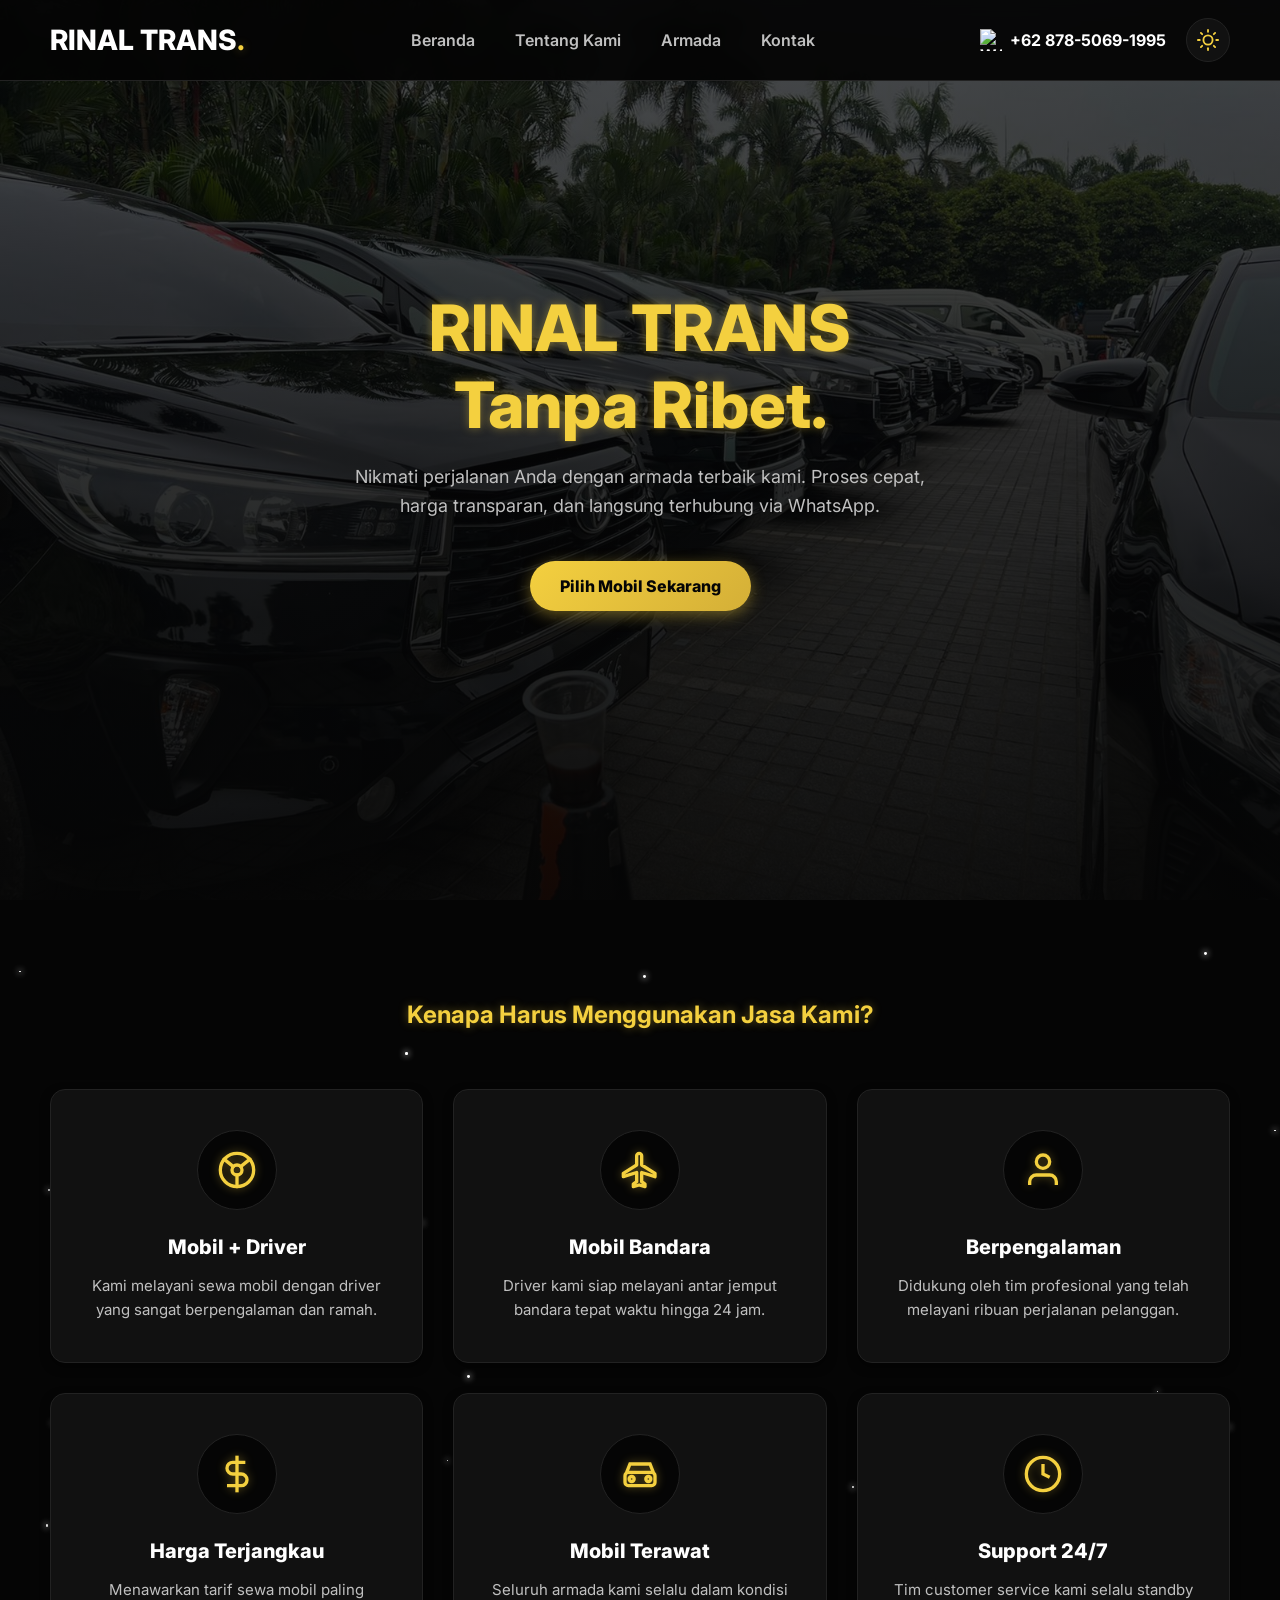
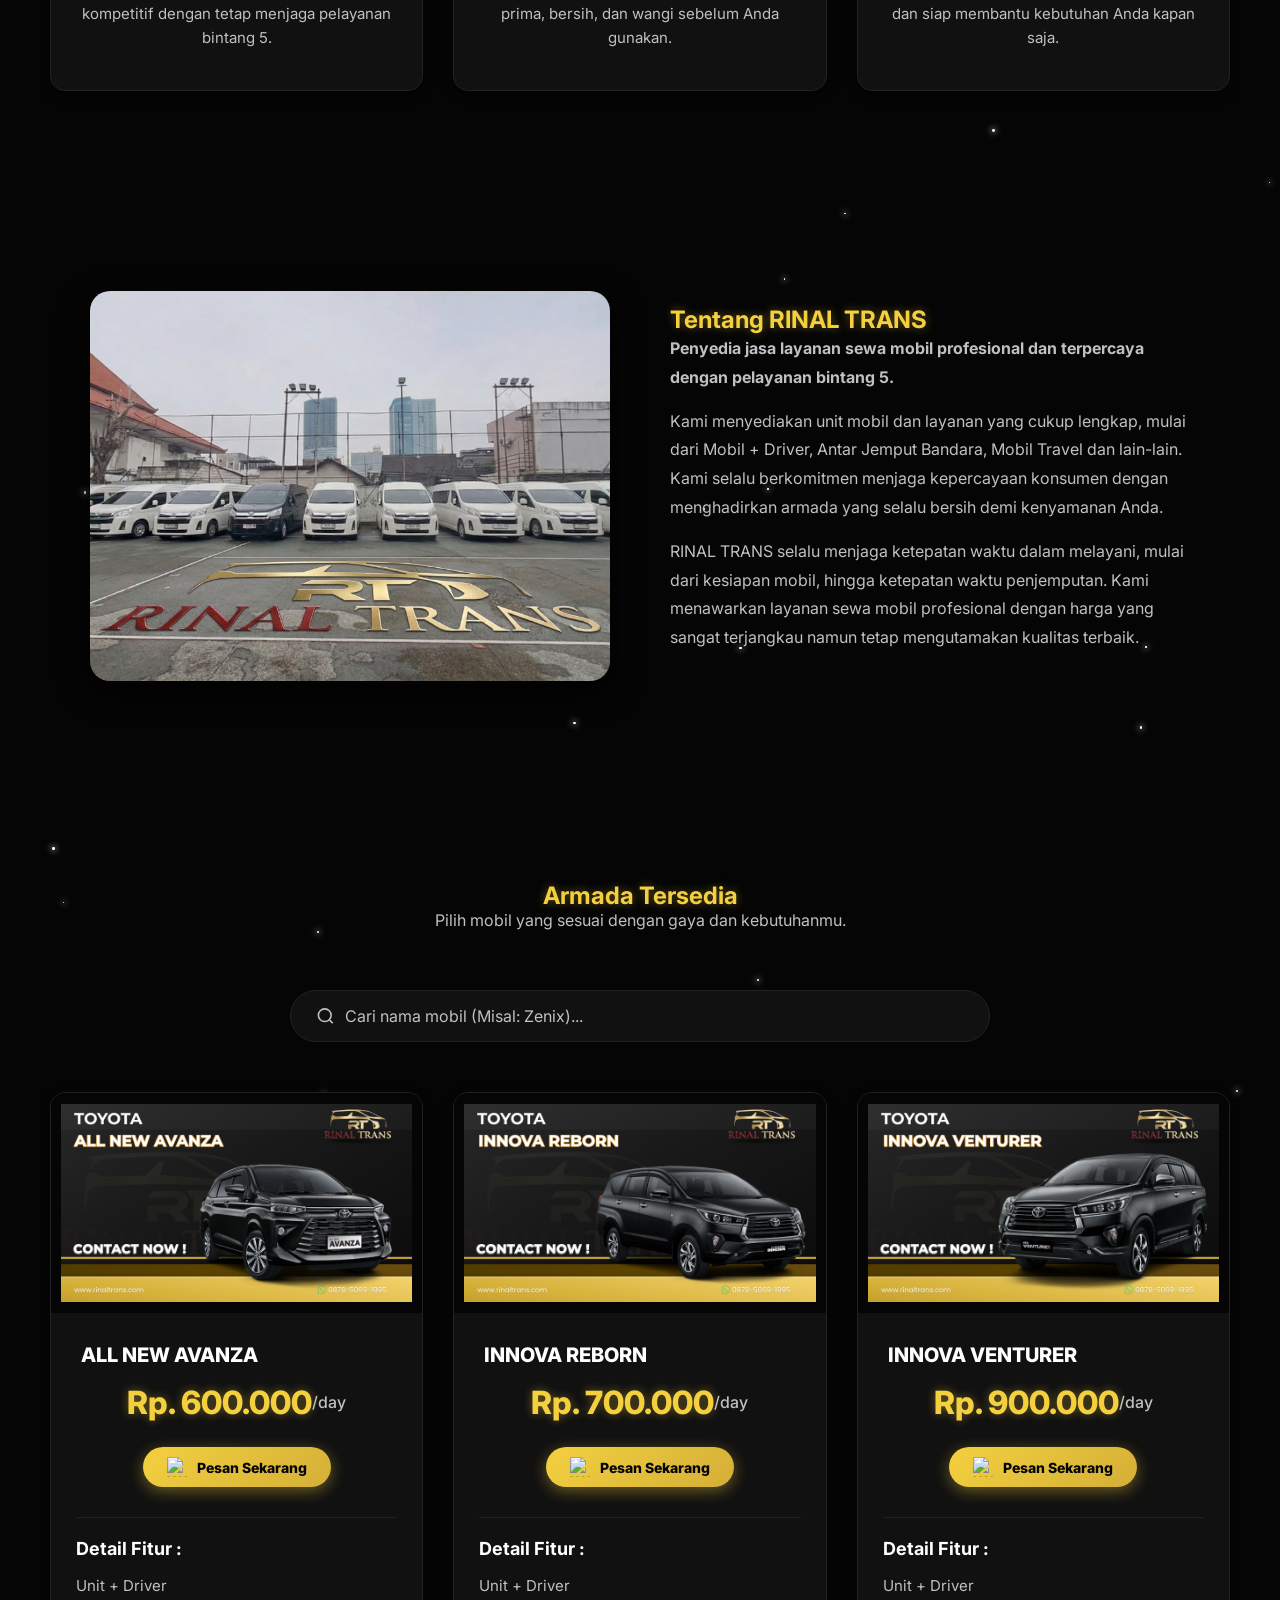
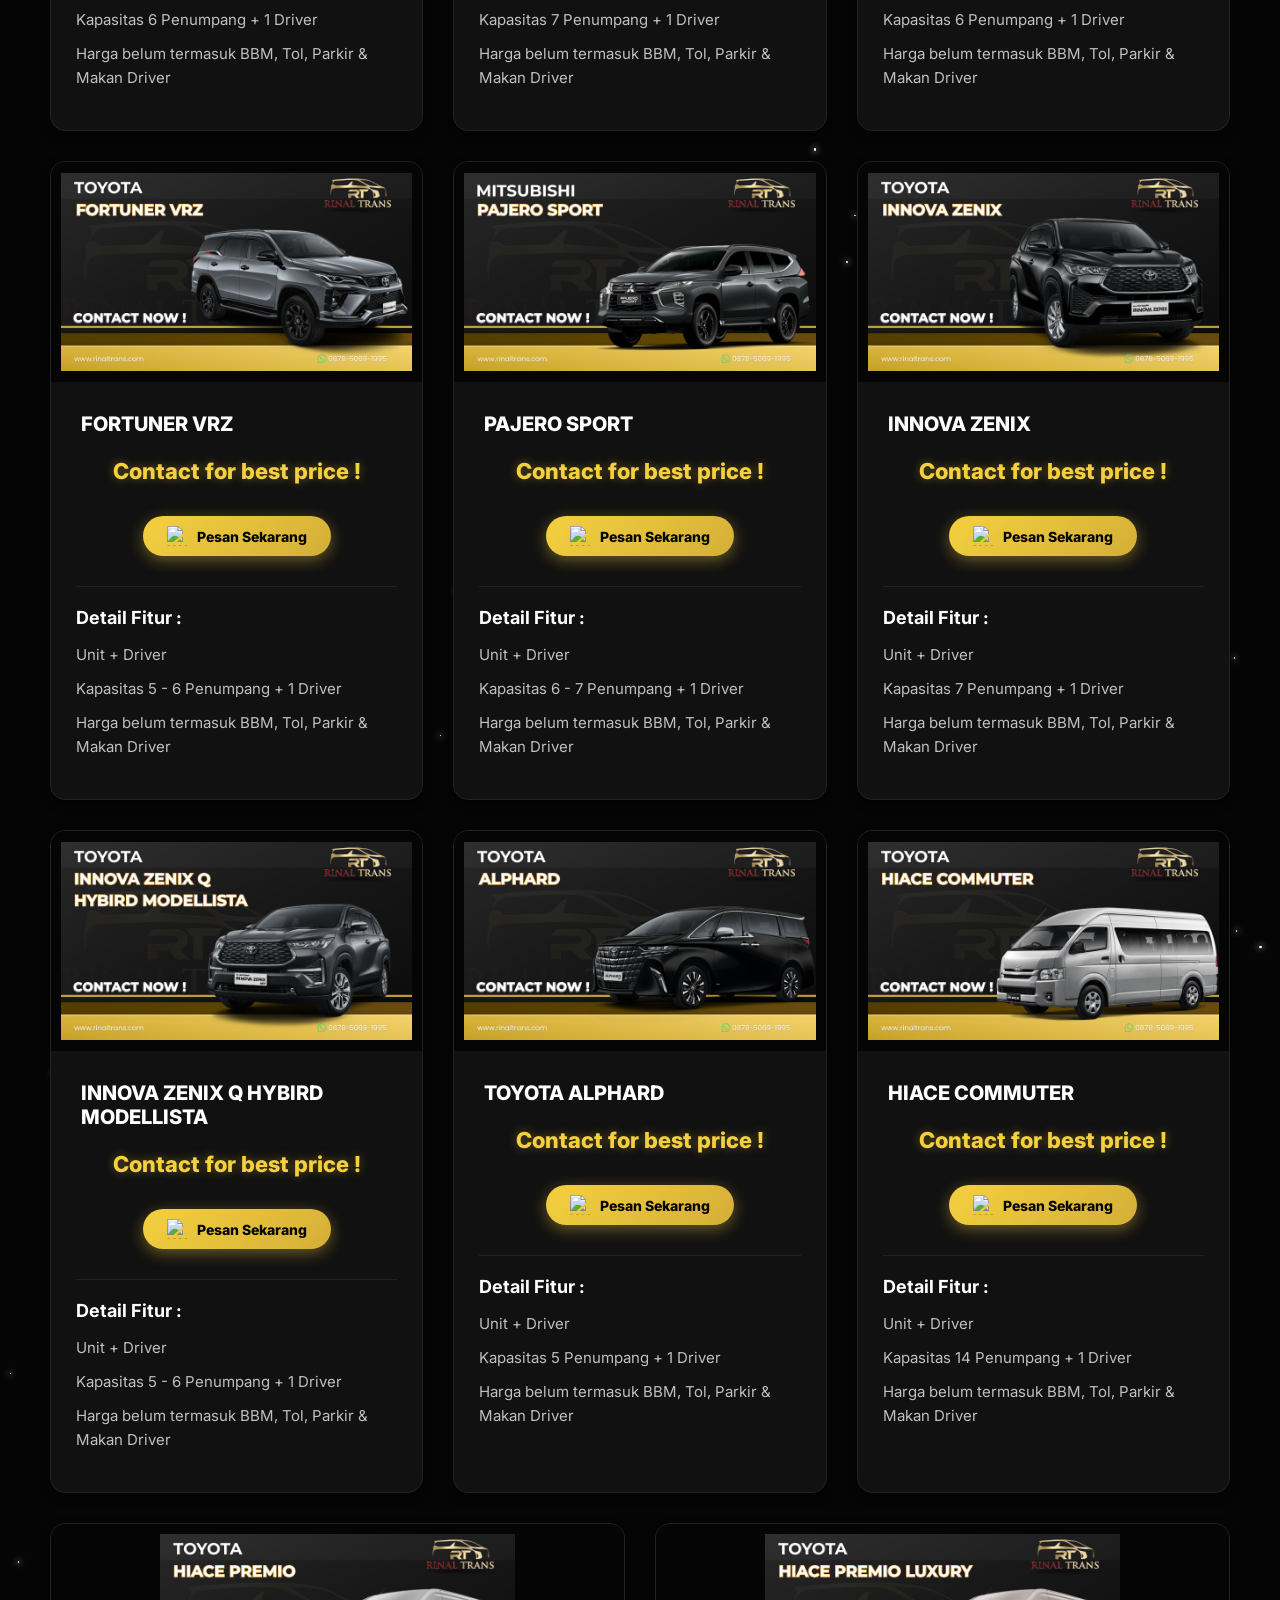
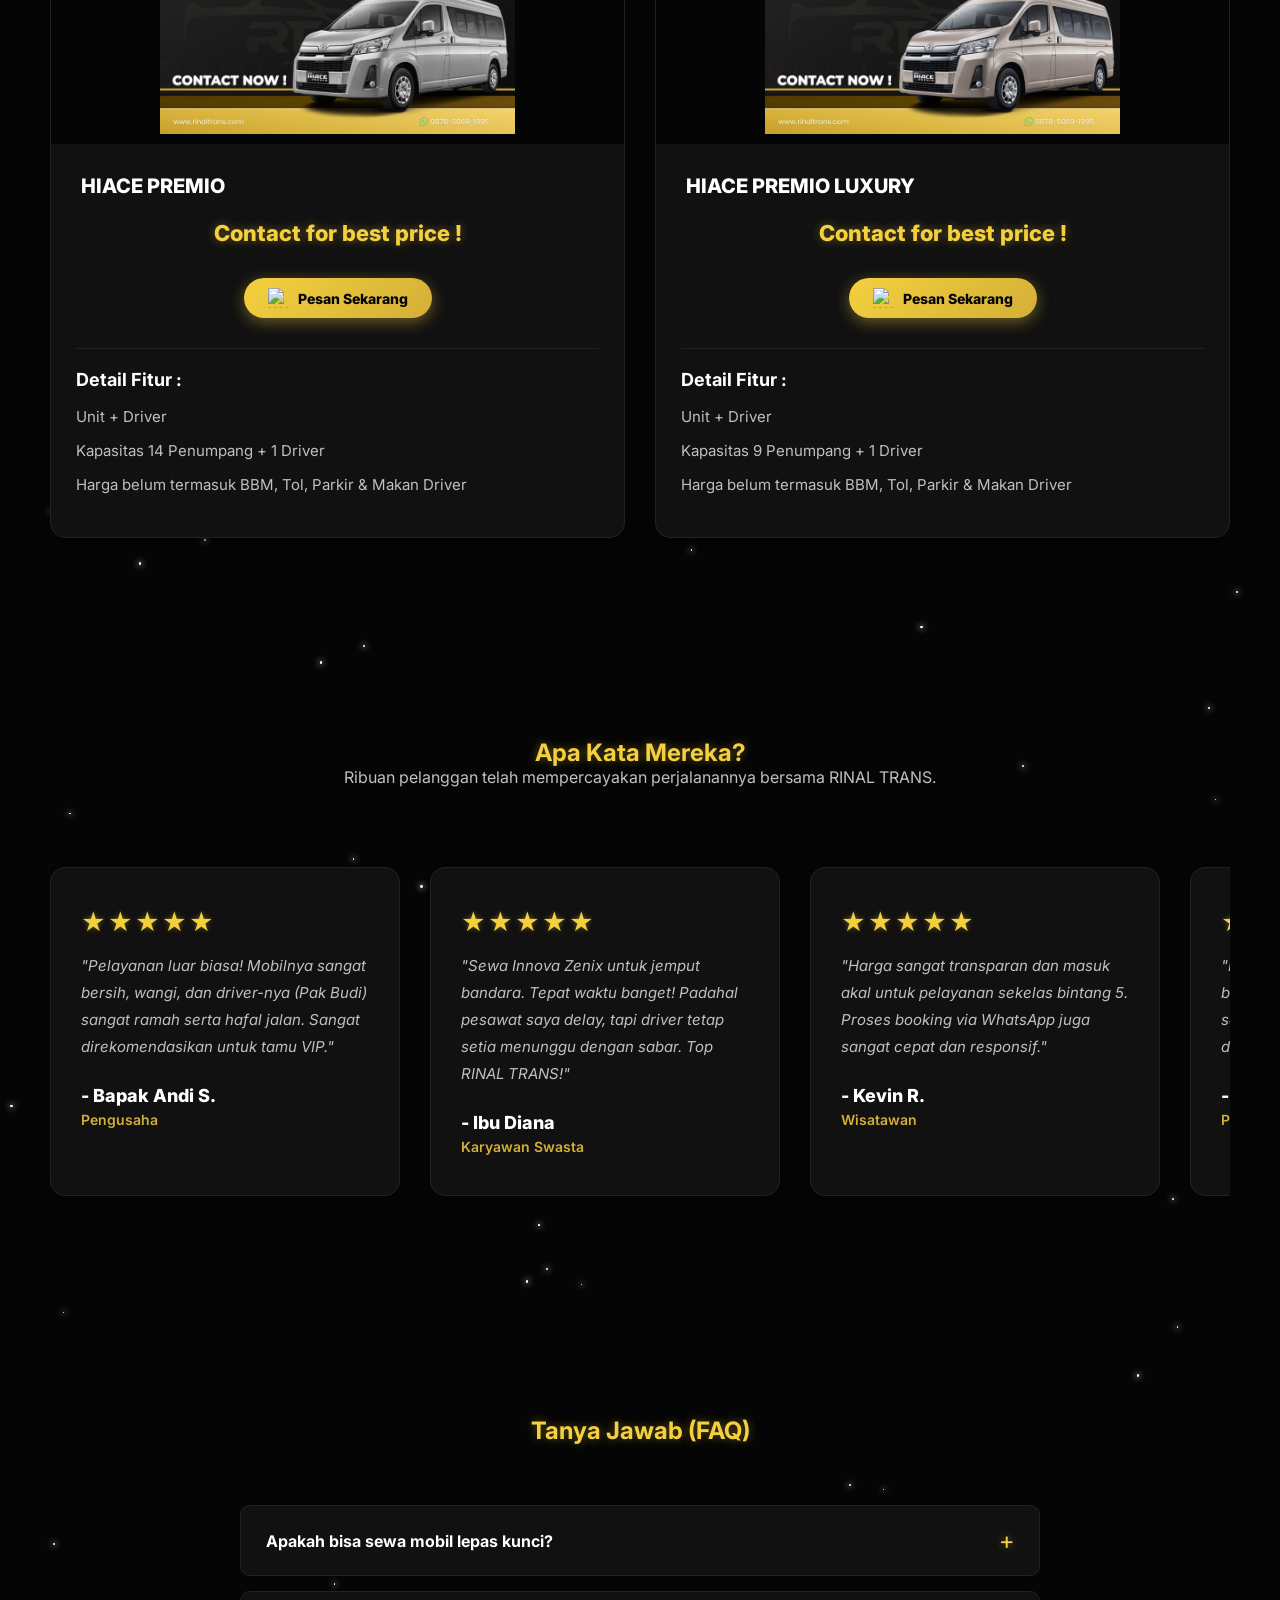
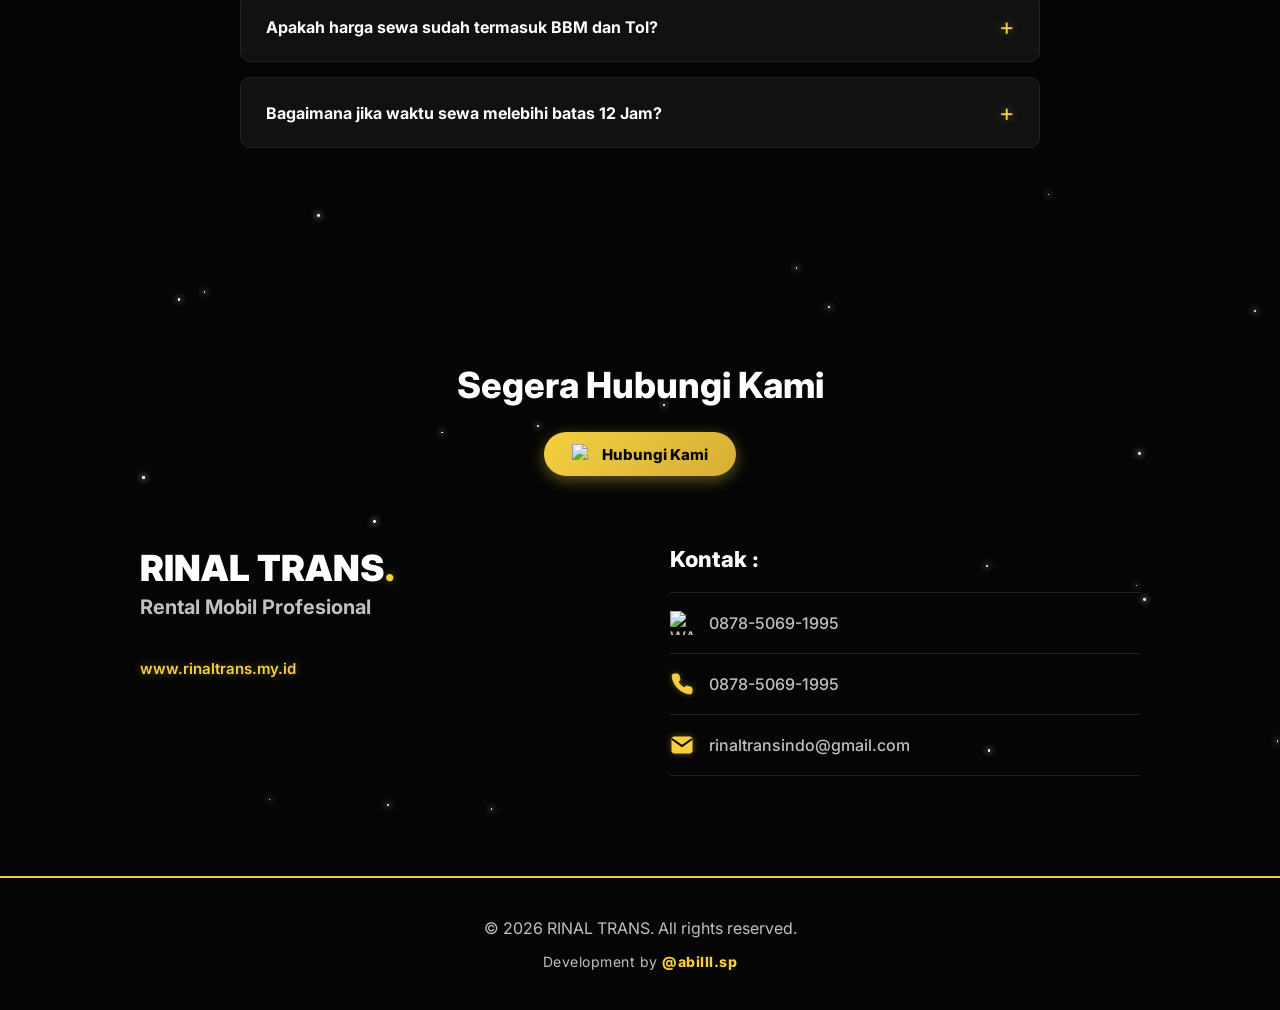
==== index.html @ ee1823e9 "FIrst" ====
<!DOCTYPE html>
<html lang="id">
<head>
    <meta charset="UTF-8">
    <meta name="viewport" content="width=device-width, initial-scale=1.0">
    <title>RINAL TRANS | Premium Car Rental</title>
    <link rel="stylesheet" href="style.css">
    <link href="https://fonts.googleapis.com/css2?family=Inter:wght@400;600;800&display=swap" rel="stylesheet">
</head>
<body>

    <nav class="navbar" id="navbar">
        <div class="nav-container">
            <div class="logo">RINAL TRANS<span>.</span></div>
            
            <button class="menu-toggle" id="menu-toggle" aria-label="Buka Menu">
                <span class="bar bar-1"></span>
                <span class="bar bar-2"></span>
                <span class="bar bar-3"></span>
            </button>

            <ul class="nav-links" id="nav-links">
                <li><a href="#beranda" class="btn-nav">Beranda</a></li>
                <li><a href="#tentang" class="btn-nav">Tentang Kami</a></li>
                <li><a href="#armada" class="btn-nav">Armada</a></li>
                <li><a href="#kontak" class="btn-nav">Kontak</a></li>
            </ul>

            <div class="nav-contact">
                <a href="https://wa.me/6287850691995" target="_blank" class="nav-phone">
                    <img src="https://upload.wikimedia.org/wikipedia/commons/6/6b/WhatsApp.svg" alt="WA">
                    +62 878-5069-1995
                </a>
            </div>
            <button id="themeToggle" class="theme-btn" aria-label="Ganti Tema">
                <svg class="sun-icon" xmlns="http://www.w3.org/2000/svg" width="22" height="22" viewBox="0 0 24 24" fill="none" stroke="currentColor" stroke-width="2" stroke-linecap="round" stroke-linejoin="round">
                    <circle cx="12" cy="12" r="5"></circle>
                    <line x1="12" y1="1" x2="12" y2="3"></line>
                    <line x1="12" y1="21" x2="12" y2="23"></line>
                    <line x1="4.22" y1="4.22" x2="5.64" y2="5.64"></line>
                    <line x1="18.36" y1="18.36" x2="19.78" y2="19.78"></line>
                    <line x1="1" y1="12" x2="3" y2="12"></line>
                    <line x1="21" y1="12" x2="23" y2="12"></line>
                    <line x1="4.22" y1="19.78" x2="5.64" y2="18.36"></line>
                    <line x1="18.36" y1="5.64" x2="19.78" y2="4.22"></line>
                </svg>
                <svg class="moon-icon" xmlns="http://www.w3.org/2000/svg" width="22" height="22" viewBox="0 0 24 24" fill="none" stroke="currentColor" stroke-width="2" stroke-linecap="round" stroke-linejoin="round">
                    <path d="M21 12.79A9 9 0 1 1 11.21 3 7 7 0 0 0 21 12.79z"></path>
                </svg>
            </button>
        </div>
    </nav>

    <header id="beranda" class="hero fade-up">
        <div class="hero-content">
            <h1><span class="hover-title">RINAL TRANS</span><br><span>Tanpa Ribet.</span></h1>
            <p>Nikmati perjalanan Anda dengan armada terbaik kami. Proses cepat, harga transparan, dan langsung terhubung via WhatsApp.</p>
            <a href="#armada" class="btn-primary">Pilih Mobil Sekarang</a>
        </div>
    </header>

    <section id="layanan" class="layanan-section fade-up">
        <div class="section-title text-center">
            <h2 class="title-gold">Kenapa Harus Menggunakan Jasa Kami?</h2>
        </div>

        <div class="layanan-container">
            <div class="card-layanan fade-up">
                <div class="icon-circle">
                    <svg viewBox="0 0 24 24" fill="none" stroke="#d4af37" stroke-width="2" stroke-linecap="round" stroke-linejoin="round" style="width: 40px; height: 40px;">
                        <circle cx="12" cy="12" r="10"/>
                        <circle cx="12" cy="12" r="3"/>
                        <line x1="12" y1="15" x2="12" y2="22"/>
                        <line x1="9.8" y1="10" x2="4.2" y2="5.5"/>
                        <line x1="14.2" y1="10" x2="19.8" y2="5.5"/>
                    </svg>
                </div>
                <h3>Mobil + Driver</h3>
                <p>Kami melayani sewa mobil dengan driver yang sangat berpengalaman dan ramah.</p>
            </div>

            <div class="card-layanan fade-up">
                <div class="icon-circle">
                    <svg viewBox="0 0 24 24" fill="none" stroke="#d4af37" stroke-width="2" stroke-linecap="round" stroke-linejoin="round" style="width: 40px; height: 40px;">
                        <path d="M21 16v-2l-8-5V3.5c0-.83-.67-1.5-1.5-1.5S10 2.67 10 3.5V9l-8 5v2l8-2.5V19l-2 1.5V22l3.5-1 3.5 1v-1.5L13 19v-5.5l8 2.5z"/>
                    </svg>
                </div>
                <h3>Mobil Bandara</h3>
                <p>Driver kami siap melayani antar jemput bandara tepat waktu hingga 24 jam.</p>
            </div>

            <div class="card-layanan fade-up">
                <div class="icon-circle">
                    <svg viewBox="0 0 24 24" fill="none" stroke="#d4af37" stroke-width="2" style="width: 40px; height: 40px;">
                        <circle cx="12" cy="7" r="4"/><path d="M20 21v-2a4 4 0 0 0-4-4H8a4 4 0 0 0-4 4v2"/>
                    </svg>
                </div>
                <h3>Berpengalaman</h3>
                <p>Didukung oleh tim profesional yang telah melayani ribuan perjalanan pelanggan.</p>
            </div>

            <div class="card-layanan fade-up">
                <div class="icon-circle">
                    <svg viewBox="0 0 24 24" fill="none" stroke="#d4af37" stroke-width="2" style="width: 40px; height: 40px;">
                        <line x1="12" y1="1" x2="12" y2="23"/><path d="M17 5H9.5a3.5 3.5 0 0 0 0 7h5a3.5 3.5 0 0 1 0 7H6"/>
                    </svg>
                </div>
                <h3>Harga Terjangkau</h3>
                <p>Menawarkan tarif sewa mobil paling kompetitif dengan tetap menjaga pelayanan bintang 5.</p>
            </div>

            <div class="card-layanan fade-up">
                <div class="icon-circle">
                    <svg viewBox="0 0 24 24" fill="none" stroke="#d4af37" stroke-width="2" style="width: 40px; height: 40px;">
                        <rect x="3" y="11" width="18" height="8" rx="2"/><path d="M4 11l2-5h12l2 5"/><circle cx="7" cy="15" r="1.5"/><circle cx="17" cy="15" r="1.5"/>
                    </svg>
                </div>
                <h3>Mobil Terawat</h3>
                <p>Seluruh armada kami selalu dalam kondisi prima, bersih, dan wangi sebelum Anda gunakan.</p>
            </div>

            <div class="card-layanan fade-up">
                <div class="icon-circle">
                    <svg viewBox="0 0 24 24" fill="none" stroke="#d4af37" stroke-width="2" style="width: 40px; height: 40px;">
                        <circle cx="12" cy="12" r="10"/><polyline points="12 6 12 12 16 14"/>
                    </svg>
                </div>
                <h3>Support 24/7</h3>
                <p>Tim customer service kami selalu standby dan siap membantu kebutuhan Anda kapan saja.</p>
            </div>
        </div>
    </section>

    <section id="tentang" class="about-section fade-up">
        <div class="about-container">
            <div class="about-image">
                <img src="img/rinaltrans.png" alt="Tentang RINAL TRANS">
            </div>
            
            <div class="about-content">
                <h2 class="title-gold">Tentang <span>RINAL TRANS</span></h2>
                
                <p class="lead-text">Penyedia jasa layanan sewa mobil profesional dan terpercaya dengan pelayanan bintang 5.</p>
                
                <p>Kami menyediakan unit mobil dan layanan yang cukup lengkap, mulai dari Mobil + Driver, Antar Jemput Bandara, Mobil Travel dan lain-lain. Kami selalu berkomitmen menjaga kepercayaan konsumen dengan menghadirkan armada yang selalu bersih demi kenyamanan Anda.</p>
                
                <p>RINAL TRANS selalu menjaga ketepatan waktu dalam melayani, mulai dari kesiapan mobil, hingga ketepatan waktu penjemputan. Kami menawarkan layanan sewa mobil profesional dengan harga yang sangat terjangkau namun tetap mengutamakan kualitas terbaik.</p>
            </div>
        </div>
    </section>

    <section id="armada" class="armada-section">
        <div class="section-title text-center fade-up">
            <h2 class="title-gold">Armada Tersedia</h2>
            <p class="silver-text">Pilih mobil yang sesuai dengan gaya dan kebutuhanmu.</p>
        </div>

        <div class="armada-controls fade-up">
            <div class="search-box">
                <svg viewBox="0 0 24 24" fill="none" stroke="#c0c0c0" stroke-width="2"><circle cx="11" cy="11" r="8"/><line x1="21" y1="21" x2="16.65" y2="16.65"/></svg>
                <input type="text" id="searchInput" placeholder="Cari nama mobil (Misal: Zenix)...">
            </div>
        </div>

        <div class="grid-container" id="armadaGrid">
            </div>
    </section>

<section id="testimoni" class="testimoni-section fade-up">
        <div class="section-title text-center">
            <h2 class="title-gold">Apa Kata Mereka?</h2>
            <p class="silver-text">Ribuan pelanggan telah mempercayakan perjalanannya bersama RINAL TRANS.</p>
        </div>

        <div class="testimoni-wrapper">
            <div class="testimoni-container" id="testimoniTrack">
                
                <div class="testimoni-card">
                    <div class="stars">★★★★★</div>
                    <p class="review-text">"Pelayanan luar biasa! Mobilnya sangat bersih, wangi, dan driver-nya (Pak Budi) sangat ramah serta hafal jalan. Sangat direkomendasikan untuk tamu VIP."</p>
                    <h4 class="reviewer-name">- Bapak Andi S.</h4>
                    <p class="reviewer-role">Pengusaha</p>
                </div>
                <div class="testimoni-card">
                    <div class="stars">★★★★★</div>
                    <p class="review-text">"Sewa Innova Zenix untuk jemput bandara. Tepat waktu banget! Padahal pesawat saya delay, tapi driver tetap setia menunggu dengan sabar. Top RINAL TRANS!"</p>
                    <h4 class="reviewer-name">- Ibu Diana</h4>
                    <p class="reviewer-role">Karyawan Swasta</p>
                </div>
                <div class="testimoni-card">
                    <div class="stars">★★★★★</div>
                    <p class="review-text">"Harga sangat transparan dan masuk akal untuk pelayanan sekelas bintang 5. Proses booking via WhatsApp juga sangat cepat dan responsif."</p>
                    <h4 class="reviewer-name">- Kevin R.</h4>
                    <p class="reviewer-role">Wisatawan</p>
                </div>
                
                <div class="testimoni-card">
                    <div class="stars">★★★★★</div>
                    <p class="review-text">"Pelayanan luar biasa! Mobilnya sangat bersih, wangi, dan driver-nya (Pak Budi) sangat ramah serta hafal jalan. Sangat direkomendasikan untuk tamu VIP."</p>
                    <h4 class="reviewer-name">- Bapak Andi S.</h4>
                    <p class="reviewer-role">Pengusaha</p>
                </div>
                <div class="testimoni-card">
                    <div class="stars">★★★★★</div>
                    <p class="review-text">"Sewa Innova Zenix untuk jemput bandara. Tepat waktu banget! Padahal pesawat saya delay, tapi driver tetap setia menunggu dengan sabar. Top RINAL TRANS!"</p>
                    <h4 class="reviewer-name">- Ibu Diana</h4>
                    <p class="reviewer-role">Karyawan Swasta</p>
                </div>
                <div class="testimoni-card">
                    <div class="stars">★★★★★</div>
                    <p class="review-text">"Harga sangat transparan dan masuk akal untuk pelayanan sekelas bintang 5. Proses booking via WhatsApp juga sangat cepat dan responsif."</p>
                    <h4 class="reviewer-name">- Kevin R.</h4>
                    <p class="reviewer-role">Wisatawan</p>
                </div>
                
            </div>
        </div>
    </section>

    <section id="faq" class="faq-section fade-up">
        <div class="section-title text-center">
            <h2 class="title-gold">Tanya Jawab (FAQ)</h2>
        </div>

        <div class="faq-container">
            <div class="faq-item">
                <button class="faq-question">Apakah bisa sewa mobil lepas kunci? <span class="faq-icon">+</span></button>
                <div class="faq-answer">
                    <p>Untuk saat ini, demi kenyamanan dan keamanan, RINAL TRANS hanya melayani sewa mobil beserta Driver profesional kami. Kami belum melayani sistem lepas kunci.</p>
                </div>
            </div>
            <div class="faq-item">
                <button class="faq-question">Apakah harga sewa sudah termasuk BBM dan Tol? <span class="faq-icon">+</span></button>
                <div class="faq-answer">
                    <p>Harga yang tertera pada katalog adalah harga untuk sewa Mobil + Driver saja. Biaya BBM, Tol, Parkir, dan uang makan Driver menjadi tanggungan penyewa, kecuali Anda mengambil paket All-In khusus.</p>
                </div>
            </div>
            <div class="faq-item">
                <button class="faq-question">Bagaimana jika waktu sewa melebihi batas 12 Jam? <span class="faq-icon">+</span></button>
                <div class="faq-answer">
                    <p>Terdapat biaya *overtime* (kelebihan waktu) sebesar 10% dari harga sewa normal per jamnya. Anda bisa mengomunikasikan hal ini dengan admin atau driver kami di lapangan.</p>
                </div>
            </div>
        </div>
    </section>

    <a href="https://wa.me/6287850691995?text=Halo%20Admin%20RINAL%20TRANS,%20saya%20ingin%20bertanya..." target="_blank" class="floating-wa" title="Hubungi Kami via WhatsApp">
        <img src="https://upload.wikimedia.org/wikipedia/commons/6/6b/WhatsApp.svg" alt="WhatsApp">
    </a>

    <section id="kontak" class="contact-section fade-up">
        <div class="contact-wrapper">
            <div class="contact-header">
                <h2 style="color: #fff;">Segera Hubungi Kami</h2>
                <button class="btn-primary btn-hubungi" onclick="pesanWhatsApp('Tanya Info Umum', '')">
                    <img class="wa-logo" src="https://upload.wikimedia.org/wikipedia/commons/6/6b/WhatsApp.svg" alt="WA"> 
                    Hubungi Kami
                </button>
            </div>

            <div class="contact-content">
                <div class="contact-left">
                    <div class="logo-kontak">RINAL TRANS<span>.</span></div>
                    <p class="tagline">Rental Mobil Profesional</p>
                    
                    <p class="info-url">www.rinaltrans.my.id</p>
                </div>

                <div class="contact-right">
                    <h3 class="info-heading">Kontak :</h3>
                    <ul class="kontak-list">
                        <li>
                            <img src="https://upload.wikimedia.org/wikipedia/commons/6/6b/WhatsApp.svg" alt="WA">
                            0878-5069-1995
                        </li>
                        <li>
                            <svg width="20" height="20" viewBox="0 0 24 24" fill="#d4af37" stroke="none">
                                <path d="M22 16.92v3a2 2 0 0 1-2.18 2 19.79 19.79 0 0 1-8.63-3.07 19.5 19.5 0 0 1-6-6 19.79 19.79 0 0 1-3.07-8.67A2 2 0 0 1 4.11 2h3a2 2 0 0 1 2 1.72 12.84 12.84 0 0 0 .7 2.81 2 2 0 0 1-.45 2.11L8.09 9.91a16 16 0 0 0 6 6l1.27-1.27a2 2 0 0 1 2.11-.45 12.84 12.84 0 0 0 2.81.7A2 2 0 0 1 22 16.92z"></path>
                            </svg>
                            0878-5069-1995
                        </li>
                        <li>
                            <svg width="20" height="20" viewBox="0 0 24 24" fill="#d4af37" stroke="none">
                                <path d="M4 4h16c1.1 0 2 .9 2 2v12c0 1.1-.9 2-2 2H4c-1.1 0-2-.9-2-2V6c0-1.1.9-2 2-2z"></path>
                                <polyline points="22,6 12,13 2,6" stroke="#0a0a0a" stroke-width="2"></polyline>
                            </svg>
                            rinaltransindo@gmail.com
                        </li>
                    </ul>
                </div>
            </div>
        </div>
    </section>

    <footer>
        <p>&copy; 2026 RINAL TRANS. All rights reserved.</p>
        <p class="watermark">Development by <a href="https://instagram.com/abilll.sp" target="_blank" class="watermark-link">@abilll.sp</a></p>
    </footer>

    <button id="scrollTopBtn" title="Kembali ke atas">
        <svg class="progress-ring" width="60" height="60">
            <circle class="progress-ring__circle" stroke="#d4af37" stroke-width="4" fill="transparent" r="26" cx="30" cy="30"/>
        </svg>
        <svg viewBox="0 0 24 24" fill="none" stroke="currentColor" stroke-width="2.5" stroke-linecap="round" stroke-linejoin="round" class="arrow-up">
            <path d="M12 19V5M5 12l7-7 7 7"/>
        </svg>
    </button>

    <script src="script.js"></script>
</body>
</html>
---- style.css ----
/* =========================================
   1. VARIABEL WARNA & RESET DASAR
   ========================================= */
:root {
    --bg-dark: #050505;        
    --card-bg: #111111;        
    --border-dark: #222222;    
    --gold-bright: #F4D03F;    
    --gold-dark: #D4AF37;      
    --gold-glow: rgba(244, 208, 63, 0.4); 
    --silver: #c0c0c0;         
}

* { 
    margin: 0; 
    padding: 0; 
    box-sizing: border-box; 
    font-family: 'Inter', sans-serif; 
    scroll-behavior: smooth; 
}

body { 
    background-color: var(--bg-dark); 
    color: #ffffff; 
    overflow-x: hidden; 
    position: relative;
}

span, .title-gold, .price-big, .info-url { 
    color: var(--gold-bright); 
    text-shadow: 0 0 10px var(--gold-glow); 
}

.silver-text { color: var(--silver); }

/* =========================================
   2. BINTANG BACKGROUND (FULL PAGE)
   ========================================= */
#stars-container {
    position: absolute;
    top: 0;
    left: 0;
    width: 100%;
    z-index: 0;
    pointer-events: none;
    overflow: hidden;
}

.star {
    position: absolute;
    background-color: #ffffff;
    border-radius: 50%;
    box-shadow: 0 0 6px 1px rgba(255, 255, 255, 0.6);
    animation: twinkle linear infinite;
}

@keyframes twinkle {
    0% { opacity: 0.1; transform: scale(0.5); }
    50% { opacity: 1; transform: scale(1.5); box-shadow: 0 0 10px 2px rgba(255, 255, 255, 0.8); }
    100% { opacity: 0.1; transform: scale(0.5); }
}

/* =========================================
   3. NAVBAR
   ========================================= */
.navbar { 
    position: fixed; 
    top: 0; 
    width: 100%; 
    background: rgba(5, 5, 5, 0.95); 
    backdrop-filter: blur(10px); 
    z-index: 100; 
    border-bottom: 1px solid var(--border-dark); 
    transition: transform 0.5s ease-in-out; 
}

.nav-container { 
    display: flex; 
    justify-content: space-between; 
    align-items: center; 
    padding: 20px 50px; 
    max-width: 1400px; 
    margin: 0 auto; 
    height: 80px; 
}

.logo { font-size: 28px; font-weight: 800; color: #ffffff; z-index: 101; }
.nav-links { display: flex; list-style: none; gap: 40px; justify-content: center; flex-grow: 1; }
.btn-nav { color: var(--silver); text-decoration: none; font-weight: 600; font-size: 16px; transition: color 0.3s ease; }
.btn-nav:hover { color: var(--gold-bright); }

.nav-contact { display: flex; justify-content: flex-end; z-index: 101; }
.nav-phone { display: flex; align-items: center; gap: 8px; font-weight: 700; color: #ffffff; text-decoration: none; font-size: 16px; transition: color 0.3s; }
.nav-phone:hover { color: var(--gold-bright); }
.nav-phone img { width: 22px; height: 22px; }

.menu-toggle { display: none; flex-direction: column; justify-content: space-between; width: 30px; height: 21px; background: transparent; border: none; cursor: pointer; z-index: 101; }
.menu-toggle .bar { width: 100%; height: 3px; background-color: #ffffff; border-radius: 2px; transition: all 0.3s ease; }

/* =========================================
   4. HERO SECTION
   ========================================= */
.hero {
    height: 100vh; 
    display: flex; 
    flex-direction: column; 
    justify-content: center; 
    align-items: center; 
    text-align: center; 
    padding: 0 20px;
    background-image: linear-gradient(to bottom, rgba(5, 5, 5, 0.7), rgba(5, 5, 5, 0.95)), url('img/Rental-Mobil-Surabaya-Terpercaya.jpeg'); 
    background-size: cover; 
    background-position: center; 
    position: relative;
    z-index: 1;
}

.hero h1 { font-size: 64px; font-weight: 800; margin-bottom: 20px; color: #ffffff; }
.hover-title { display: inline-block; transition: transform 0.3s, color 0.3s, text-shadow 0.3s; }
.hover-title:hover { transform: scale(1.05); color: var(--gold-bright); text-shadow: 0 10px 25px var(--gold-glow); }
.hero p { color: var(--silver); max-width: 600px; font-size: 18px; margin-bottom: 40px; line-height: 1.6; }

/* =========================================
   5. TOMBOL GLOBAL (UKURAN PROPORSIONAL)
   ========================================= */
.btn-primary, .btn-pesan, .btn-hubungi {
    display: inline-flex;
    justify-content: center;
    align-items: center;
    width: max-content; 
    background: linear-gradient(135deg, var(--gold-bright), var(--gold-dark));
    color: var(--bg-dark);
    border: none;
    border-radius: 30px;
    font-weight: 800;
    cursor: pointer;
    gap: 10px;
    transition: all 0.3s ease;
    box-shadow: 0 4px 15px var(--gold-glow);
    text-decoration: none;
}

.btn-primary:hover, .btn-pesan:hover, .btn-hubungi:hover {
    transform: translateY(-3px) scale(1.05);
    box-shadow: 0 8px 25px rgba(244, 208, 63, 0.6);
}

.btn-primary { padding: 15px 30px; font-size: 16px; }
.btn-pesan { padding: 10px 24px; font-size: 14px; margin: 0 auto 30px auto; min-width: 180px; }
.btn-hubungi { padding: 12px 28px; font-size: 15px; margin: 0 auto; }
.wa-logo { width: 20px; height: 20px; }

/* =========================================
   6. SECTION DASAR & KARTU
   ========================================= */
.layanan-section, .about-section, .armada-section, .contact-section, .faq-section {
    padding: 100px 50px;
    background-color: transparent; 
    position: relative;
    z-index: 1;
}

.section-title.text-center { text-align: center; margin-bottom: 60px; }
.title-line { width: 80px; height: 4px; background-color: var(--gold-bright); margin: 0 auto; border-radius: 2px; box-shadow: 0 0 10px var(--gold-glow); }

.layanan-container, .grid-container { display: grid; gap: 30px; max-width: 1200px; margin: 0 auto; }
.layanan-container { grid-template-columns: repeat(3, 1fr); }
.grid-container { grid-template-columns: repeat(auto-fit, minmax(320px, 1fr)); }

.card-layanan, .card {
    background-color: var(--card-bg);
    border-radius: 15px;
    border: 1px solid var(--border-dark);
    box-shadow: 0 4px 10px rgba(0,0,0,0.5);
    transition: transform 0.3s ease, border-color 0.3s ease, box-shadow 0.3s ease;
    overflow: hidden;
}

.card-layanan { padding: 40px 30px; display: flex; flex-direction: column; align-items: center; height: 100%; }
.card-layanan:hover, .card:hover { transform: translateY(-8px); border-color: var(--gold-bright); box-shadow: 0 10px 20px var(--gold-glow); }

.icon-circle { width: 80px; height: 80px; background-color: var(--bg-dark); border: 1px solid var(--border-dark); border-radius: 50%; display: flex; justify-content: center; align-items: center; margin-bottom: 25px; }
svg[stroke="#d4af37"], svg[fill="#d4af37"] { stroke: var(--gold-bright); fill: transparent; filter: drop-shadow(0 0 5px var(--gold-glow)); }

.card-layanan h3, .car-title { font-size: 20px; font-weight: 800; color: #ffffff; margin-bottom: 15px; text-align: center; }
.card-layanan p { font-size: 15px; color: var(--silver); line-height: 1.6; text-align: center; }

.car-title { text-align: left; text-transform: uppercase; padding: 0 5px; }
.card-img { height: 220px; background-color: var(--bg-dark); overflow: hidden; }
.card-img img { width: 100%; height: 100%; object-fit: contain; padding: 10px; transition: transform 0.5s ease; }
.card:hover .card-img img { transform: scale(1.05); }
.card-content { padding: 30px 25px; display: flex; flex-direction: column; }
.price-big { text-align: center; font-size: 32px; font-weight: 800; margin-bottom: 25px; }

.detail-fitur { border-top: 1px solid var(--border-dark); padding-top: 20px; }
.detail-fitur h4 { font-size: 18px; color: #ffffff; font-weight: 700; margin-bottom: 15px; }
.detail-fitur ul { list-style: none; }
.detail-fitur li { color: var(--silver); font-size: 15px; margin-bottom: 10px; line-height: 1.6; }

/* =========================================
   7. FITUR SEARCH & SORT ARMADA
   ========================================= */
.armada-controls { max-width: 1200px; margin: 0 auto 40px auto; display: flex; gap: 20px; justify-content: space-between; align-items: center; }
.search-box { flex: 1; display: flex; align-items: center; background-color: var(--card-bg); border: 1px solid var(--border-dark); border-radius: 30px; padding: 10px 20px; transition: border-color 0.3s, box-shadow 0.3s; }
.search-box:focus-within { border-color: var(--gold-bright); box-shadow: 0 0 10px var(--gold-glow); }
.search-box svg { width: 20px; height: 20px; margin-right: 10px; }
.search-box input { width: 100%; background: transparent; border: none; color: #ffffff; font-size: 16px; outline: none; }
.search-box input::placeholder { color: var(--silver); }

/* =========================================
   CUSTOM SELECT (MODERN DROPDOWN)
   ========================================= */
.custom-select-wrapper {
    position: relative;
    user-select: none;
    width: 300px; /* Lebar kotak agar teks panjang muat */
    z-index: 10; /* Agar saat terbuka menutupi kartu mobil */
}

.custom-select {
    position: relative;
    display: flex;
    flex-direction: column;
}

.custom-select-trigger {
    display: flex;
    align-items: center;
    justify-content: space-between;
    padding: 12px 20px;
    font-size: 15px;
    font-weight: 600;
    color: var(--gold-bright);
    background-color: var(--card-bg);
    border: 1px solid var(--border-dark);
    border-radius: 30px;
    cursor: pointer;
    transition: all 0.3s ease;
}

/* Efek saat dropdown diklik/terbuka */
.custom-select.open .custom-select-trigger {
    border-color: var(--gold-bright);
    box-shadow: 0 0 10px var(--gold-glow);
}

.custom-select-trigger svg {
    width: 18px;
    height: 18px;
    transition: transform 0.3s ease;
}

/* Animasi panah berputar saat terbuka */
.custom-select.open .custom-select-trigger svg {
    transform: rotate(-180deg);
}

/* Kotak Pilihan Dropdown */
.custom-options {
    position: absolute;
    display: block;
    top: 100%;
    left: 0;
    right: 0;
    background-color: var(--card-bg);
    border: 1px solid var(--border-dark);
    border-radius: 15px;
    box-shadow: 0 10px 25px rgba(0, 0, 0, 0.7);
    margin-top: 10px;
    opacity: 0;
    visibility: hidden;
    pointer-events: none;
    transform: translateY(-15px); /* Posisi awal agak ke atas */
    transition: all 0.3s ease;
    overflow: hidden;
}

.custom-select.open .custom-options {
    opacity: 1;
    visibility: visible;
    pointer-events: all;
    transform: translateY(0); /* Animasi meluncur turun */
}

.custom-option {
    position: relative;
    display: block;
    padding: 14px 20px;
    font-size: 14px;
    color: var(--silver);
    cursor: pointer;
    transition: all 0.2s ease;
}

.custom-option:hover {
    background-color: var(--border-dark);
    color: #ffffff;
}

/* Opsi yang sedang dipilih */
.custom-option.selected {
    color: var(--gold-bright);
    font-weight: 700;
    background-color: rgba(244, 208, 63, 0.1); /* Background transparan tipis */
}

/* Penyesuaian Modern Dropdown di Light Theme */
body.light-theme .custom-select-trigger { color: var(--gold-bright); }
body.light-theme .custom-option { color: #555555; }
body.light-theme .custom-option:hover { background-color: #e5e5e5; color: #111111; }
body.light-theme .custom-option.selected { background-color: rgba(230, 57, 70, 0.1); }
body.light-theme .custom-options { box-shadow: 0 10px 25px rgba(0, 0, 0, 0.1); }

/* Responsif Mobile */
@media (max-width: 768px) {
    .custom-select-wrapper { width: 100%; }
}

/* =========================================
   8. TENTANG KAMI
   ========================================= */
.about-container { display: grid; grid-template-columns: 1fr 1fr; gap: 60px; max-width: 1100px; margin: 0 auto; align-items: center; }
.about-image { border-radius: 20px; overflow: hidden; box-shadow: 0 10px 30px rgba(0,0,0,0.8); min-height: 350px; }
.about-image img { width: 100%; height: 100%; object-fit: cover; display: block; }
.title-line-left { width: 80px; height: 4px; background-color: var(--gold-bright); margin-bottom: 25px; border-radius: 2px; box-shadow: 0 0 10px var(--gold-glow); }
.lead-text { font-size: 20px; font-weight: 700; color: #ffffff; margin-bottom: 20px; line-height: 1.6; }
.about-content p { color: var(--silver); line-height: 1.8; font-size: 16px; margin-bottom: 15px; }

/* =========================================
   9. TESTIMONI (LOOPING SLIDESHOW)
   ========================================= */
.testimoni-section { padding: 100px 50px; background-color: transparent; position: relative; z-index: 1;}
.testimoni-wrapper { width: 100%; overflow: hidden; padding: 20px 0; }
.testimoni-container { 
    display: flex; 
    gap: 0; 
    width: calc(6 * (350px + 30px)); 
    animation: testimonialScroll 30s linear infinite; 
}

.testimoni-card { 
    width: max-content; 
    min-width: 220px; 
    flex: 0 0 350px; 
    margin-right: 30px; 
    background-color: var(--card-bg); 
    border: 1px solid var(--border-dark); 
    border-radius: 15px; 
    padding: 40px 30px; 
    text-align: left; 
    box-shadow: 0 4px 6px -1px rgba(0, 0, 0, 0.5); 
    height: auto; 
    flex-shrink: 0; 
    transition: border-color 0.3s ease, box-shadow 0.3s ease;
}

.testimoni-card:hover { border-color: var(--gold-bright); box-shadow: 0 10px 20px var(--gold-glow); }
.stars { color: var(--gold-bright); font-size: 24px; margin-bottom: 15px; letter-spacing: 2px; text-shadow: 0 0 5px var(--gold-glow); }
.review-text { color: var(--silver); font-size: 15px; line-height: 1.8; font-style: italic; margin-bottom: 25px; }
.reviewer-name { color: #ffffff; font-size: 18px; font-weight: 800; margin-bottom: 5px; }
.reviewer-role { color: var(--gold-dark); font-size: 14px; font-weight: 600; }

@keyframes testimonialScroll {
    0% { transform: translateX(0); }
    100% { transform: translateX(-1140px); } 
}

/* =========================================
   10. FAQ (TANYA JAWAB)
   ========================================= */
.faq-container { max-width: 800px; margin: 0 auto; }
.faq-item { margin-bottom: 15px; border: 1px solid var(--border-dark); border-radius: 10px; overflow: hidden; background-color: var(--card-bg); }
.faq-question { width: 100%; text-align: left; padding: 20px 25px; font-size: 16px; font-weight: 700; color: #ffffff; background-color: transparent; border: none; cursor: pointer; display: flex; justify-content: space-between; align-items: center; transition: color 0.3s ease; }
.faq-question:hover { color: var(--gold-bright); }
.faq-icon { color: var(--gold-bright); font-size: 24px; font-weight: 400; transition: transform 0.3s ease; }
.faq-answer { max-height: 0; overflow: hidden; transition: max-height 0.4s ease-in-out; background-color: var(--bg-dark); }
.faq-answer p { padding: 0 25px 20px 25px; color: var(--silver); font-size: 15px; line-height: 1.6; }

.faq-item.active .faq-question { color: var(--gold-bright); }
.faq-item.active .faq-icon { transform: rotate(45deg); }
.faq-item.active .faq-answer { max-height: 200px; }

/* =========================================
   11. KONTAK
   ========================================= */
.contact-wrapper { max-width: 1000px; margin: 0 auto; }
.contact-header { text-align: center; margin-bottom: 70px; display: flex; flex-direction: column; align-items: center; }
.contact-header h2 { margin-bottom: 25px; color: #ffffff; font-size: 36px; font-weight: 800; }

.contact-content { display: grid; grid-template-columns: 1fr 1fr; gap: 60px; text-align: left; }
.logo-kontak { font-size: 36px; font-weight: 900; color: #ffffff; margin-bottom: 5px; }
.tagline { font-size: 20px; font-weight: 700; color: var(--silver); margin-bottom: 40px; }
.info-heading { font-size: 22px; font-weight: 800; color: #ffffff; margin-bottom: 20px; }
.info-text { color: var(--silver); font-size: 16px; line-height: 1.6; margin-bottom: 25px; max-width: 400px; }
.info-url { font-size: 15px; font-weight: 600; margin-bottom: 30px; }

.sosmed-icon a { display: inline-flex; justify-content: center; align-items: center; width: 45px; height: 45px; background: linear-gradient(135deg, var(--gold-bright), var(--gold-dark)); color: var(--bg-dark); border-radius: 50%; transition: all 0.3s; box-shadow: 0 0 10px var(--gold-glow); }
.sosmed-icon a:hover { transform: translateY(-3px); box-shadow: 0 0 20px var(--gold-glow); }

.kontak-list { list-style: none; }
.kontak-list li { display: flex; align-items: center; gap: 15px; padding: 18px 0; border-bottom: 1px solid var(--border-dark); color: var(--silver); font-size: 16px; font-weight: 500; }
.kontak-list li:first-child { border-top: 1px solid var(--border-dark); }
.kontak-list svg { fill: var(--gold-bright); filter: drop-shadow(0 0 3px var(--gold-glow)); }
.kontak-list li img, .kontak-list li svg { width: 24px; height: 24px; flex-shrink: 0; }

/* =========================================
   12. FOOTER (ANIMASI NAFAS)
   ========================================= */
footer { 
    text-align: center; 
    padding: 40px 20px; 
    background-color: var(--bg-dark); 
    color: var(--silver); 
    border-top: 2px solid var(--gold-bright); 
    position: relative; 
    z-index: 1; 
    animation: breathingGlow 3s ease-in-out infinite;
}

@keyframes breathingGlow {
    0% { box-shadow: 0 -2px 10px rgba(244, 208, 63, 0.1); border-top-color: rgba(244, 208, 63, 0.4); }
    50% { box-shadow: 0 -8px 25px rgba(244, 208, 63, 0.8), 0 -2px 10px rgba(244, 208, 63, 0.5); border-top-color: rgba(244, 208, 63, 1); }
    100% { box-shadow: 0 -2px 10px rgba(244, 208, 63, 0.1); border-top-color: rgba(244, 208, 63, 0.4); }
}

.watermark { margin-top: 15px; font-size: 14px; color: var(--silver); letter-spacing: 0.5px; }
.watermark-link { color: var(--gold-bright); text-decoration: none; font-weight: 800; transition: color 0.3s ease, text-shadow 0.3s ease, transform 0.3s ease; display: inline-block; }
.watermark-link:hover { color: #ffffff; text-shadow: 0 0 15px var(--gold-glow); transform: scale(1.05); }

/* =========================================
   13. FLOATING BUTTONS (WA & SCROLL TOP)
   ========================================= */

/* Tombol WA Melayang */
.floating-wa {
    position: fixed;
    bottom: 30px;
    left: 30px; 
    width: 60px;
    height: 60px;
    background-color: #25D366; 
    border-radius: 50%;
    display: flex;
    justify-content: center;
    align-items: center;
    z-index: 999;
    box-shadow: 0 4px 15px rgba(37, 211, 102, 0.4);
    animation: waPulseGreen 2s infinite; 
    
    /* BARU: Disembunyikan secara default (Sama seperti Scroll Top) */
    opacity: 0; 
    pointer-events: none; 
    transform: translateY(20px); 
    transition: opacity 0.4s ease, transform 0.4s ease, box-shadow 0.3s ease; 
}

/* Kelas saat muncul */
.floating-wa.show { 
    opacity: 1; 
    pointer-events: auto; 
    transform: translateY(0); 
}

.floating-wa img { width: 35px; height: 35px; filter: brightness(0) invert(1); }

.floating-wa.show:hover { 
    transform: scale(1.15) translateY(-5px); 
    box-shadow: 0 8px 25px rgba(37, 211, 102, 0.6); 
    animation: none; 
}

@keyframes waPulseGreen {
    0% { box-shadow: 0 0 0 0 rgba(37, 211, 102, 0.7); }
    70% { box-shadow: 0 0 0 15px rgba(37, 211, 102, 0); }
    100% { box-shadow: 0 0 0 0 rgba(37, 211, 102, 0); }
}

/* Tombol Scroll Ke Atas */
#scrollTopBtn { 
    position: fixed; 
    bottom: 30px; 
    right: 30px; 
    width: 60px; 
    height: 60px; 
    border-radius: 50%; 
    background-color: var(--card-bg); 
    color: var(--gold-bright); 
    border: none; 
    cursor: pointer; 
    display: flex; 
    justify-content: center; 
    align-items: center; 
    z-index: 999; 
    box-shadow: 0 4px 15px var(--gold-glow); 
    opacity: 0; 
    pointer-events: none; 
    transform: translateY(20px); 
    transition: all 0.4s ease; 
}

#scrollTopBtn.show { opacity: 1; pointer-events: auto; transform: translateY(0); }

/* FIX: Memastikan panah 100% di tengah tanpa melenceng */
#scrollTopBtn .arrow-up { 
    position: absolute; 
    z-index: 2; 
    width: 24px; 
    height: 24px; 
    top: 50%; 
    left: 50%; 
    transform: translate(-50%, -50%); /* Kunci Titik Tengah Mutlak */
    transition: color 0.3s; 
}

/* FIX: SVG Loading Ring agar otomatis presisi */
.progress-ring { 
    position: absolute; 
    top: 0; 
    left: 0; 
    width: 100%; 
    height: 100%; 
    transform: rotate(-90deg); 
    z-index: 1; 
}

.progress-ring__circle { transition: stroke-dashoffset 0.1s linear; }

#scrollTopBtn:hover { background: linear-gradient(135deg, var(--gold-bright), var(--gold-dark)); color: var(--bg-dark); }
#scrollTopBtn:hover .progress-ring__circle { stroke: transparent; }

/* Animasi Fade-up */
.fade-up { opacity: 0; transform: translateY(30px); transition: opacity 0.8s ease, transform 0.8s ease; }
.fade-up.visible { opacity: 1; transform: translateY(0); }

/* =========================================
   14. MEDIA QUERIES (RESPONSIF)
   ========================================= */
@media (max-width: 992px) {
    .layanan-container { grid-template-columns: repeat(2, 1fr); }
    .about-container, .contact-content { grid-template-columns: 1fr; gap: 40px; }
}

@media (max-width: 768px) {
    .menu-toggle { display: flex; }
    .nav-container { padding: 0 20px; }
    
    .nav-links { display: flex; flex-direction: column; position: absolute; top: 80px; left: 0; width: 100%; background: rgba(5,5,5,0.98); border-bottom: 1px solid var(--border-dark); opacity: 0; visibility: hidden; transform: translateY(-20px); transition: all 0.4s ease; padding: 20px 0; }
    .nav-links.active { opacity: 1; visibility: visible; transform: translateY(0); }
    .nav-links li { width: 100%; }
    .btn-nav { display: block; width: 100%; padding: 15px 25px; border-radius: 0; }
    .btn-nav:hover { background-color: var(--card-bg); }
    .nav-contact { display: none; } 

    .menu-toggle.active .bar-1 { transform: rotate(45deg) translate(5px, 6px); }
    .menu-toggle.active .bar-2 { opacity: 0; }
    .menu-toggle.active .bar-3 { transform: rotate(-45deg) translate(5px, -6px); }

    .hero h1 { font-size: 40px; }
    .layanan-container { grid-template-columns: 1fr; gap: 25px; }
    .layanan-section, .about-section, .armada-section, .contact-section, .faq-section, .testimoni-section { padding: 60px 20px; }
    .title-gold { font-size: 28px; }
    .about-image { min-height: 250px; }
    
    .armada-controls { flex-direction: column; }
    .search-box, .sort-box, .sort-box select { width: 100%; }

    /* Testimoni Mobile */
    .testimoni-wrapper { padding: 15px 0; }
    .testimoni-card { flex: 0 0 280px; margin-right: 20px; padding: 25px 20px; }
    @keyframes testimonialScroll {
        0% { transform: translateX(0); }
        100% { transform: translateX(-900px); }
    }
/* =========================================
       FIX: Kesejajaran & Lingkaran Anti-Terpotong (Mobile)
       ========================================= */
    .floating-wa { 
        bottom: 25px !important; 
        left: 20px !important; 
        width: 60px !important;  /* Dikembalikan ke 60px agar sejajar sempurna */
        height: 60px !important; 
    }
    
    .floating-wa img { 
        width: 35px !important; 
        height: 35px !important; 
    }
    
    #scrollTopBtn { 
        bottom: 25px !important; 
        right: 20px !important; 
        width: 60px !important;  /* Harus 60px agar kanvas SVG tidak terpotong */
        height: 60px !important; 
    }
    
    #scrollTopBtn .progress-ring { 
        width: 60px !important; 
        height: 60px !important; 
        top: 0 !important;
        left: 0 !important;
        transform: rotate(-90deg) !important; /* Menghapus skala paksa yang merusak gambar */
    }
    
    /* Kunci mutlak panah di tengah */
    #scrollTopBtn .arrow-up {
        width: 24px !important;
        height: 24px !important;
        position: absolute !important;
        top: 50% !important;
        left: 50% !important;
        transform: translate(-50%, -50%) !important;
    }
}

/* =========================================
   FIX: KARTU ARMADA BARIS TERAKHIR MELEBAR (FLEX)
   ========================================= */
#armadaGrid {
    display: flex !important;
    flex-wrap: wrap !important;
    gap: 30px !important;
}

#armadaGrid .card {
    /* Angka 320px adalah batas minimal lebar sebelum dia pindah ke baris bawah.
       flex-grow: 1 akan membuatnya mekar mengisi ruang kosong di barisnya. */
    flex: 1 1 320px !important; 
    max-width: 100% !important;
}

/* Tombol Toggle Modern & Animasi SVG */
.theme-btn {
    background-color: var(--card-bg);
    border: 1px solid var(--border-dark);
    cursor: pointer;
    z-index: 101;
    margin-left: 20px;
    width: 44px;
    height: 44px;
    border-radius: 50%; /* Membuat tombol bulat sempurna */
    display: flex;
    justify-content: center;
    align-items: center;
    position: relative;
    overflow: hidden;
    transition: all 0.3s ease;
}

.theme-btn:hover {
    transform: scale(1.1);
    border-color: var(--gold-bright);
    box-shadow: 0 0 10px var(--gold-glow);
}

/* Pengaturan transisi ikon di dalam tombol */
.theme-btn svg {
    position: absolute;
    stroke: var(--gold-bright); /* Warna ikon mengikuti tema emas/merah */
    transition: all 0.5s cubic-bezier(0.68, -0.55, 0.265, 1.55); /* Efek memantul manis */
}

/* Posisi awal (Dark Mode): Matahari terlihat, Bulan sembunyi di atas */
.sun-icon { transform: translateY(0) rotate(0); opacity: 1; }
.moon-icon { transform: translateY(-30px) rotate(-90deg); opacity: 0; }

/* Posisi akhir (Light Mode): Matahari meluncur ke bawah, Bulan muncul dari atas */
body.light-theme .sun-icon {
    transform: translateY(30px) rotate(90deg);
    opacity: 0;
}
body.light-theme .moon-icon {
    transform: translateY(0) rotate(0);
    opacity: 1;
}

/* Penyesuaian tombol saat tema putih */
body.light-theme .theme-btn {
    background-color: #f8f9fa;
    border-color: #e5e5e5;
}

/* Saat class 'light-theme' aktif, semua variabel warna berubah */
body.light-theme {
    --bg-dark: #ffffff;        /* Background jadi Putih */
    --card-bg: #f8f9fa;        /* Kartu jadi Putih keabu-abuan */
    --border-dark: #e5e5e5;    /* Garis batas jadi Abu-abu muda */
    
    --gold-bright: #e63946;    /* Emas Terang jadi Merah Terang */
    --gold-dark: #d90429;      /* Emas Gelap jadi Merah Gelap */
    --gold-glow: rgba(230, 57, 70, 0.3); /* Glow merah */
    
    --silver: #555555;         /* Teks silver jadi Abu-abu gelap agar terbaca */
    color: #111111;            /* Teks utama (putih) jadi Hitam */
}

/* Penyesuaian spesifik teks agar tetap terlihat jelas di tema terang */
body.light-theme .navbar { background: rgba(255, 255, 255, 0.95); }
body.light-theme .logo, 
body.light-theme .nav-phone, 
body.light-theme .card-layanan h3, 
body.light-theme .car-title,
body.light-theme .detail-fitur h4, /* <--- Ini yang baru kita tambahkan */
body.light-theme .reviewer-name,
body.light-theme .faq-question,
body.light-theme .contact-header h2,
body.light-theme .info-heading {
    color: #111111 !important; 
}
body.light-theme .menu-toggle .bar { background-color: #111111; }
body.light-theme .faq-answer { background-color: #f1f1f1; }
body.light-theme .hero h1 { color: #111111; }

/* FIX 1: Background Beranda Dibuat Transparan Agar Foto Asli Terlihat */
body.light-theme .hero {
    /* Kadar putih diturunkan menjadi 0.6 agar mobil di background tetap nampak jelas */
    background-image: linear-gradient(to bottom, rgba(255, 255, 255, 0.05), rgba(255, 255, 255, 0.95)), url('img/Rental-Mobil-Surabaya-Terpercaya.jpeg') !important;
}

/* FIX 2: Lingkaran Loading di Tombol Scroll Memakai Warna Merah */
body.light-theme #scrollTopBtn .progress-ring__circle {
    stroke: var(--gold-bright) !important;
}

/* FIX 3: Garis Footer Menggunakan Animasi Nafas Berwarna Merah */
body.light-theme footer {
    animation: breathingGlowLight 3s ease-in-out infinite !important;
}

@keyframes breathingGlowLight {
    0% { box-shadow: 0 -2px 10px rgba(230, 57, 70, 0.1); border-top-color: rgba(230, 57, 70, 0.4); }
    50% { box-shadow: 0 -8px 25px rgba(230, 57, 70, 0.8), 0 -2px 10px rgba(230, 57, 70, 0.5); border-top-color: rgba(230, 57, 70, 1); }
    100% { box-shadow: 0 -2px 10px rgba(230, 57, 70, 0.1); border-top-color: rgba(230, 57, 70, 0.4); }
}

/* FIX 4: Posisi Tombol Tema di Mobile Berada di Tengah (Antara Logo & Hamburger) */
@media (max-width: 768px) {
    .nav-container {
        display: flex;
        align-items: center;
    }
    /* Logo di kiri, dorong sisanya ke kanan */
    .logo { 
        order: 1; 
        margin-right: auto; 
    }
    /* Tombol Tema di tengah */
    .theme-btn { 
        order: 2; 
        margin-left: 0 !important; 
        margin-right: 25px !important; /* Memberi jarak manis dengan garis tiga */
    }
    /* Tombol Garis Tiga (Hamburger) di paling kanan */
    .menu-toggle { 
        order: 3; 
    }
}

/* =========================================
   FIX: PUSATKAN KOLOM PENCARIAN (TANPA SORTIR)
   ========================================= */
.armada-controls {
    display: flex !important;
    justify-content: center !important;
    max-width: 700px !important; /* Membatasi lebarnya agar elegan */
    margin: 0 auto 50px auto !important;
}

.search-box {
    width: 100% !important;
    padding: 15px 25px !important; /* Sedikit lebih gemuk agar lebih ramah ditekan */
}

.search-box input {
    font-size: 16px !important;
}
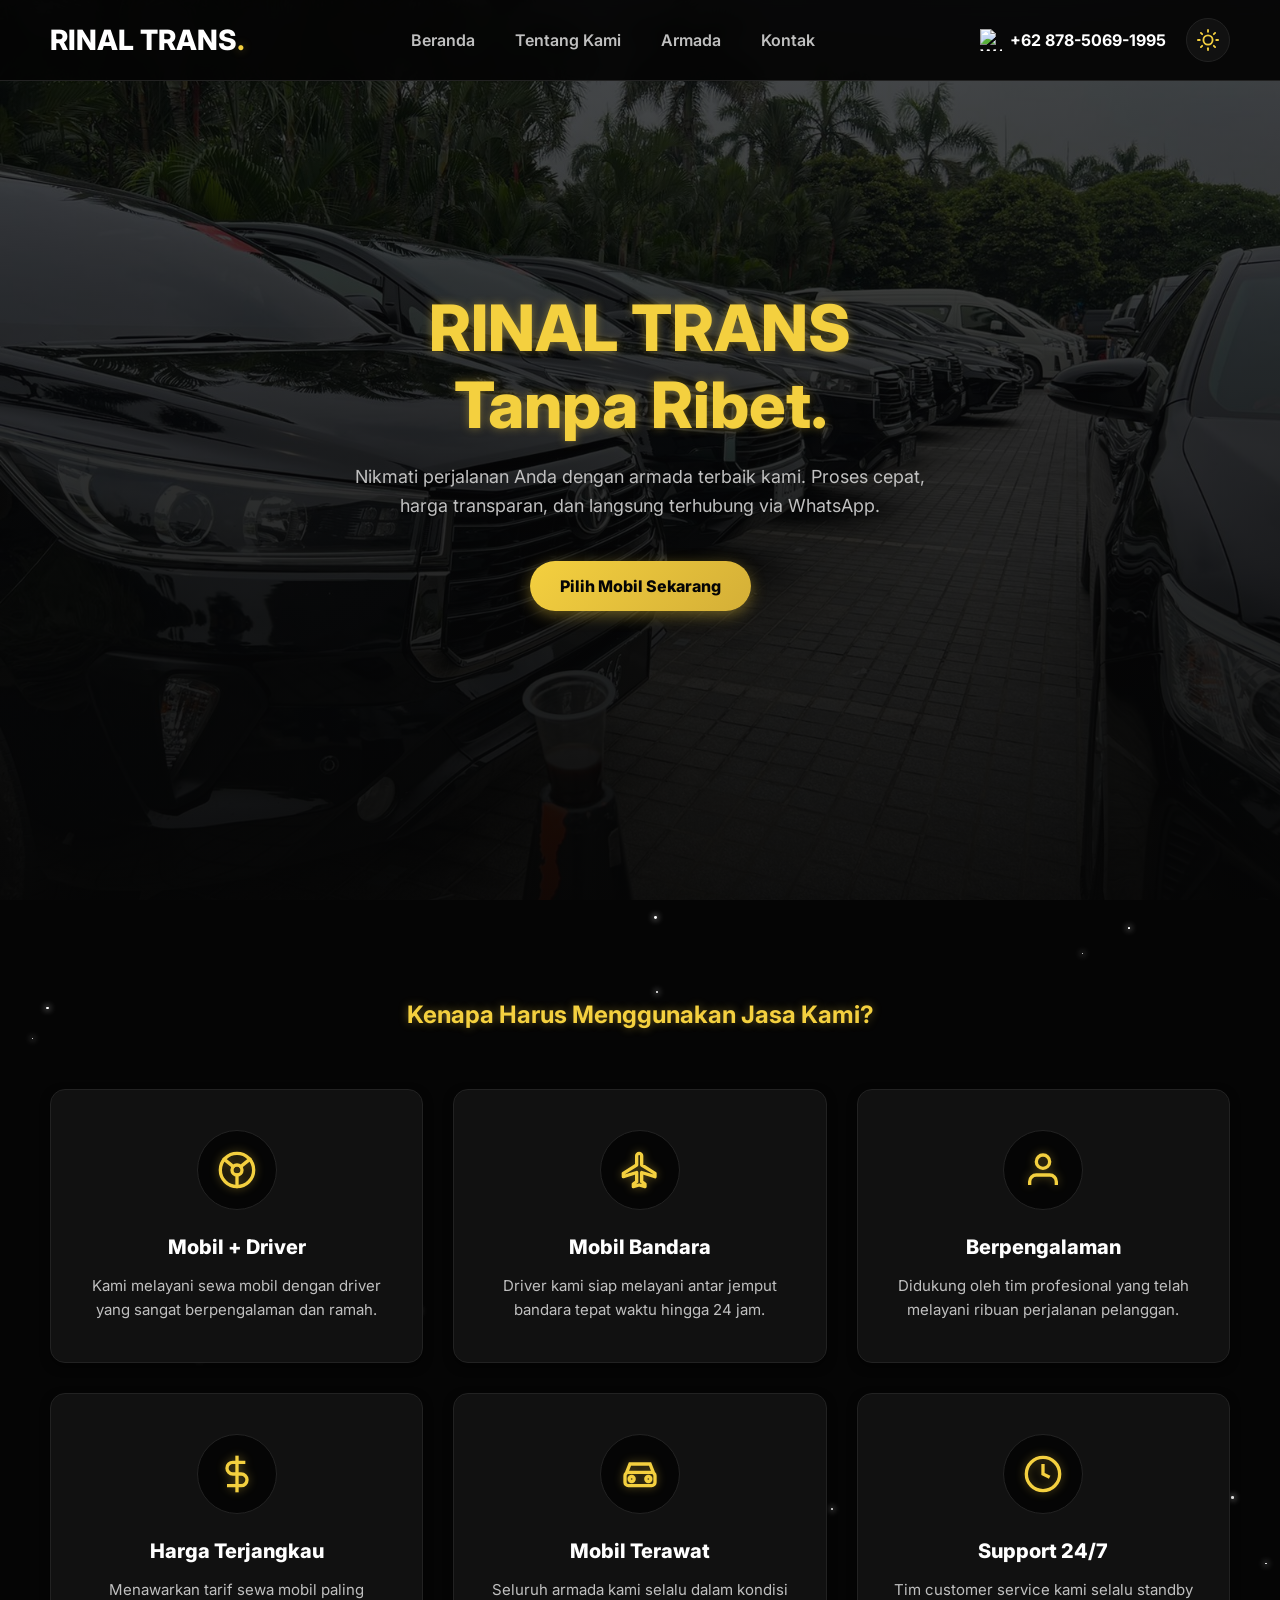
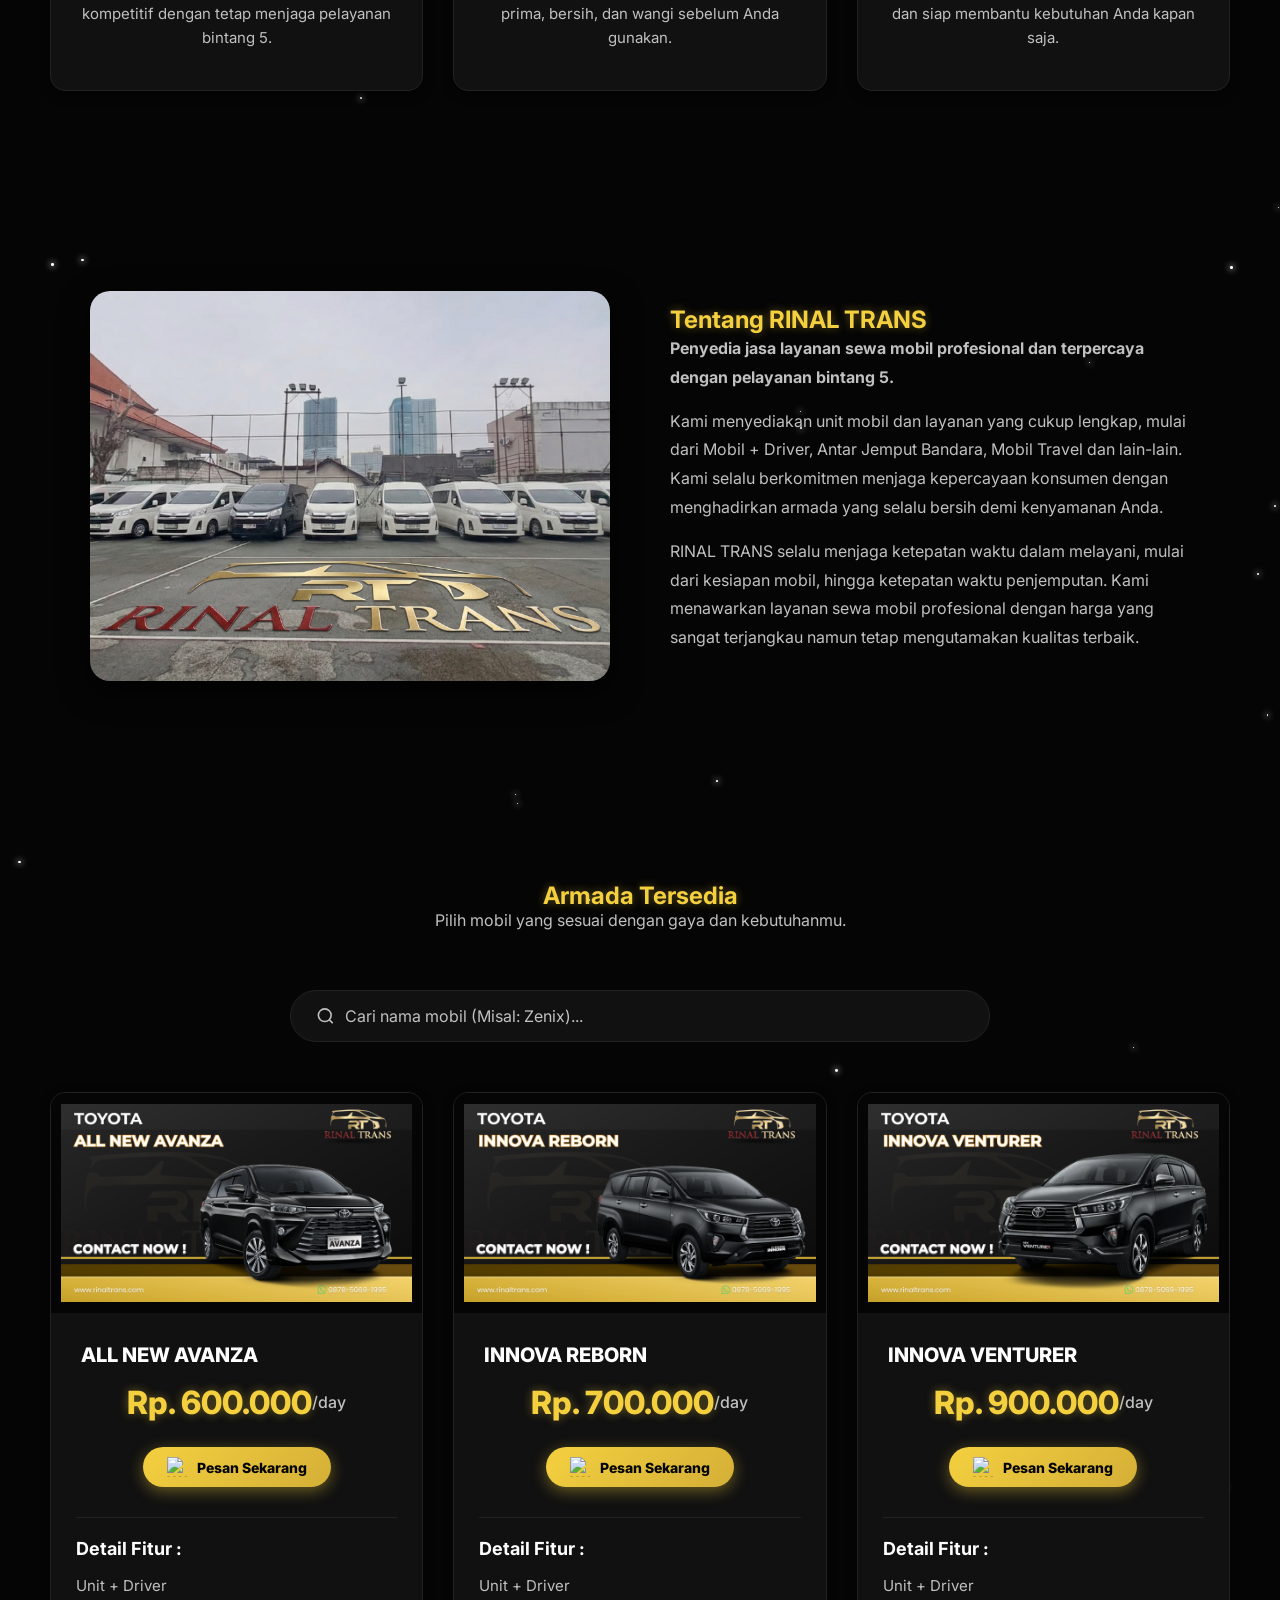
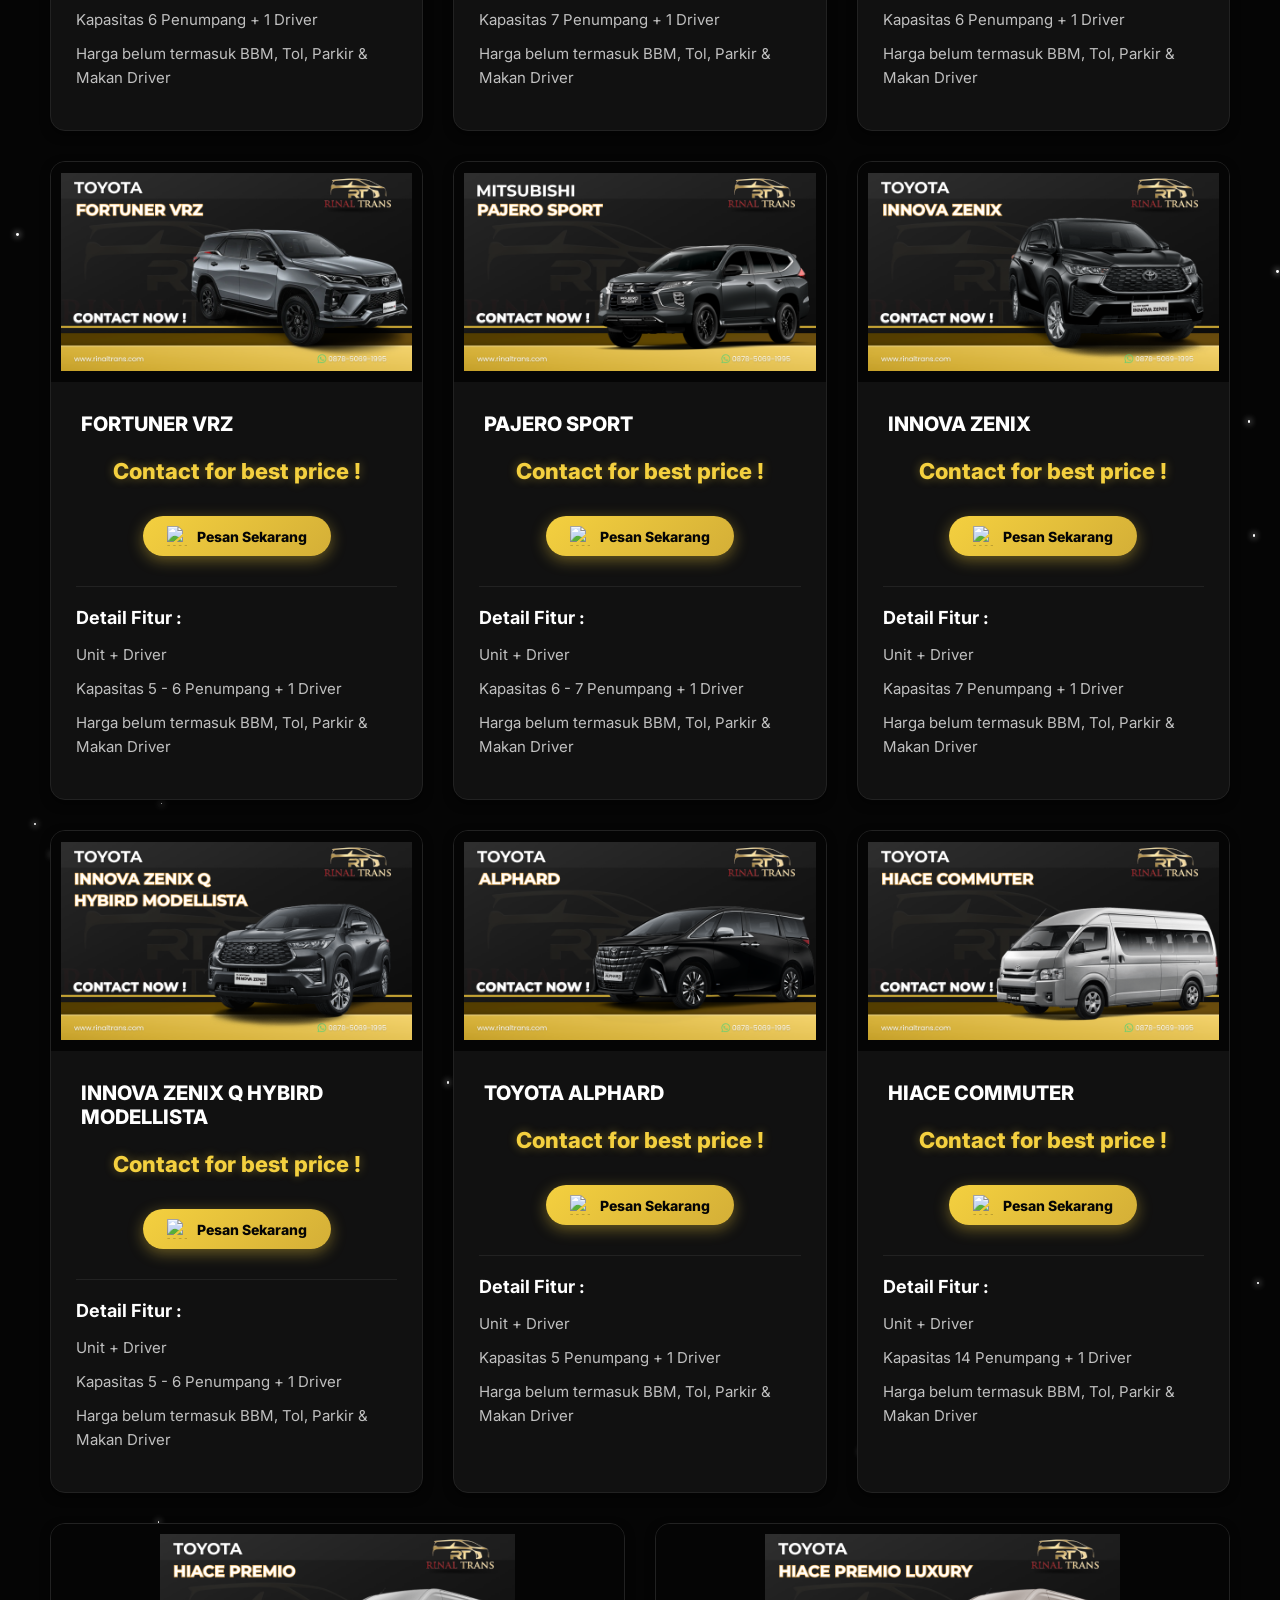
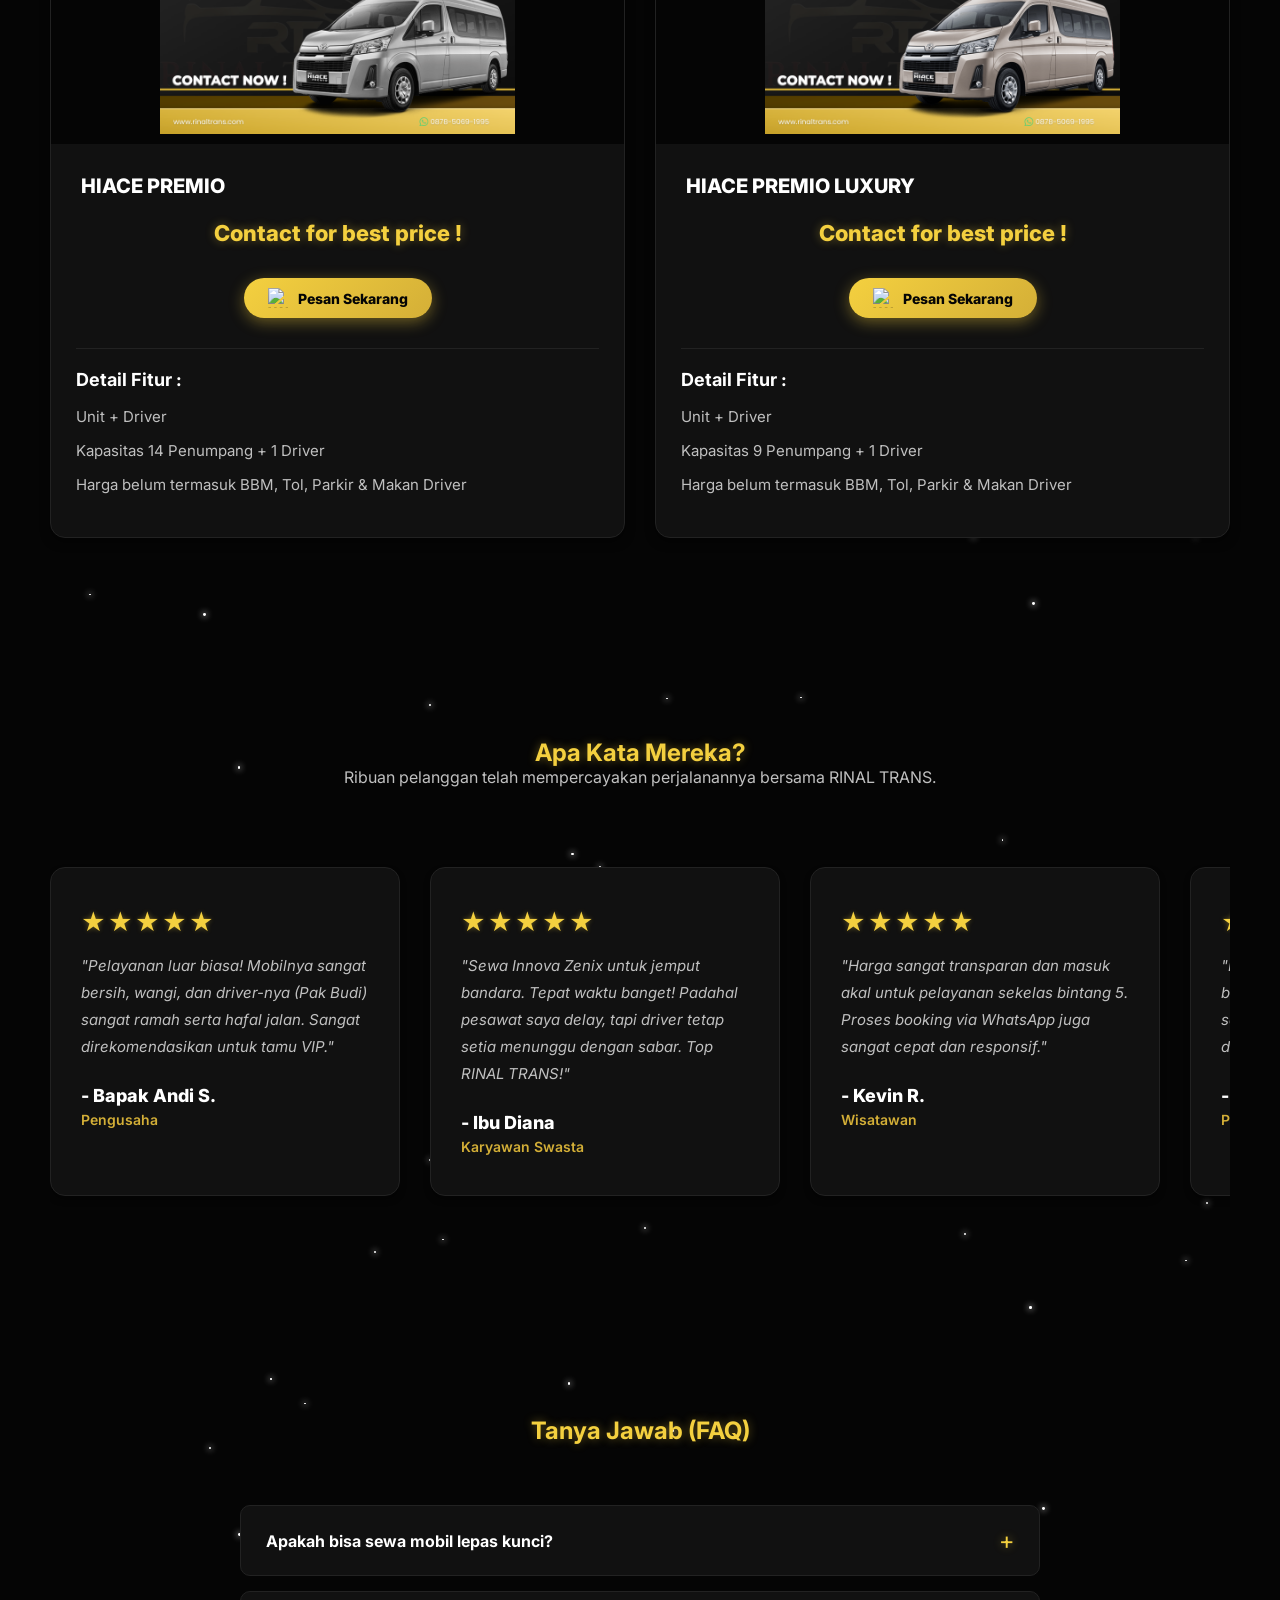
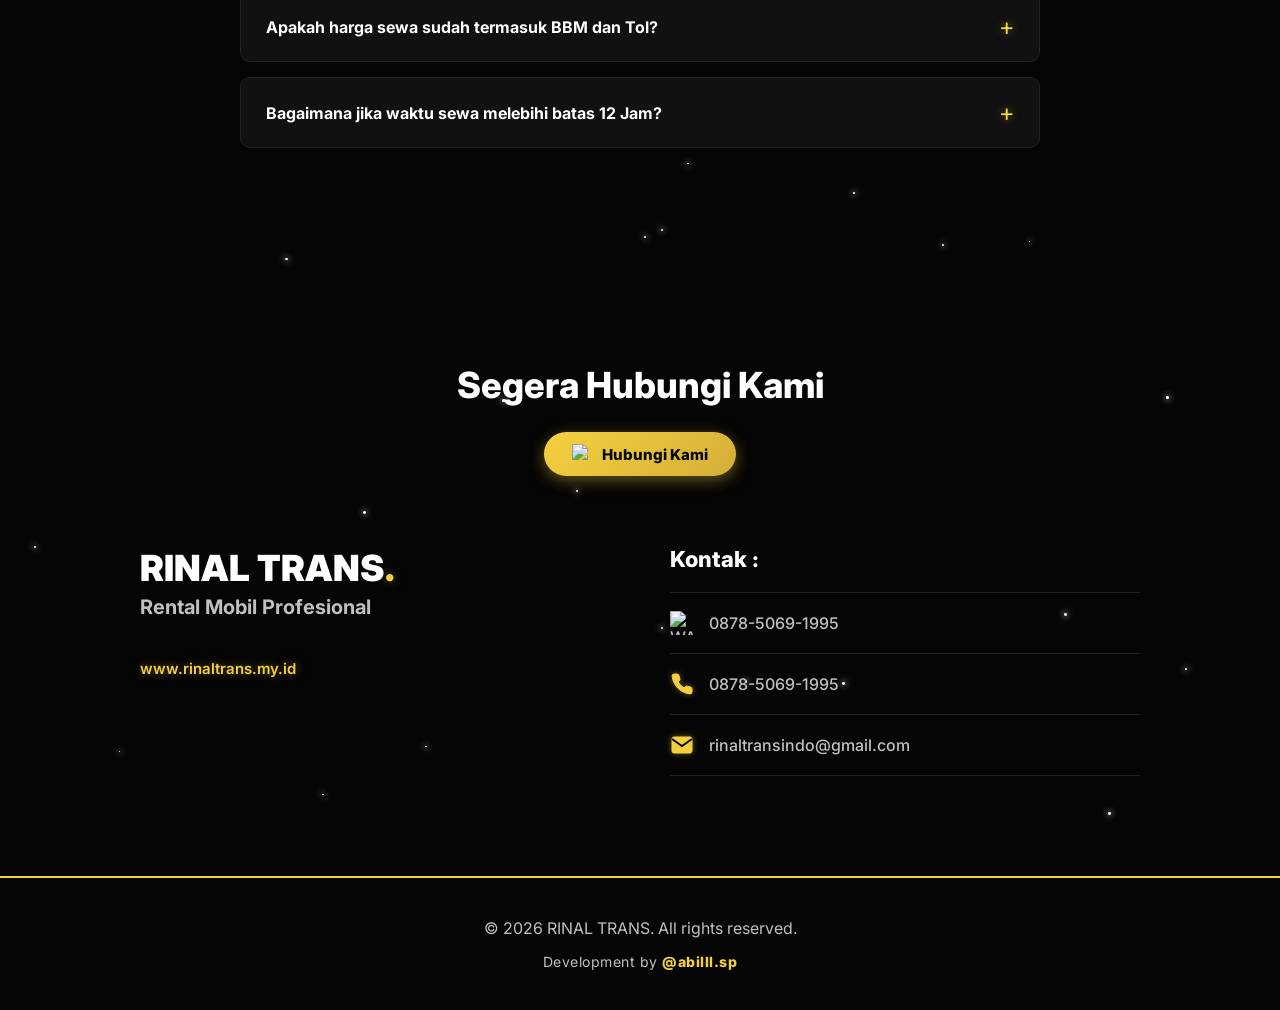
==== commit ec9d2b90: "Menambahkan Google Search" ====
--- a/index.html
+++ b/index.html
@@ -1,6 +1,7 @@
 <!DOCTYPE html>
 <html lang="id">
 <head>
+    <meta name="google-site-verification" content="_cd6dJCS8gPb_oAzYVUiyRVlIygq-ZA9dAL67tqulds" />
     <meta charset="UTF-8">
     <meta name="viewport" content="width=device-width, initial-scale=1.0">
     <title>RINAL TRANS | Premium Car Rental</title>
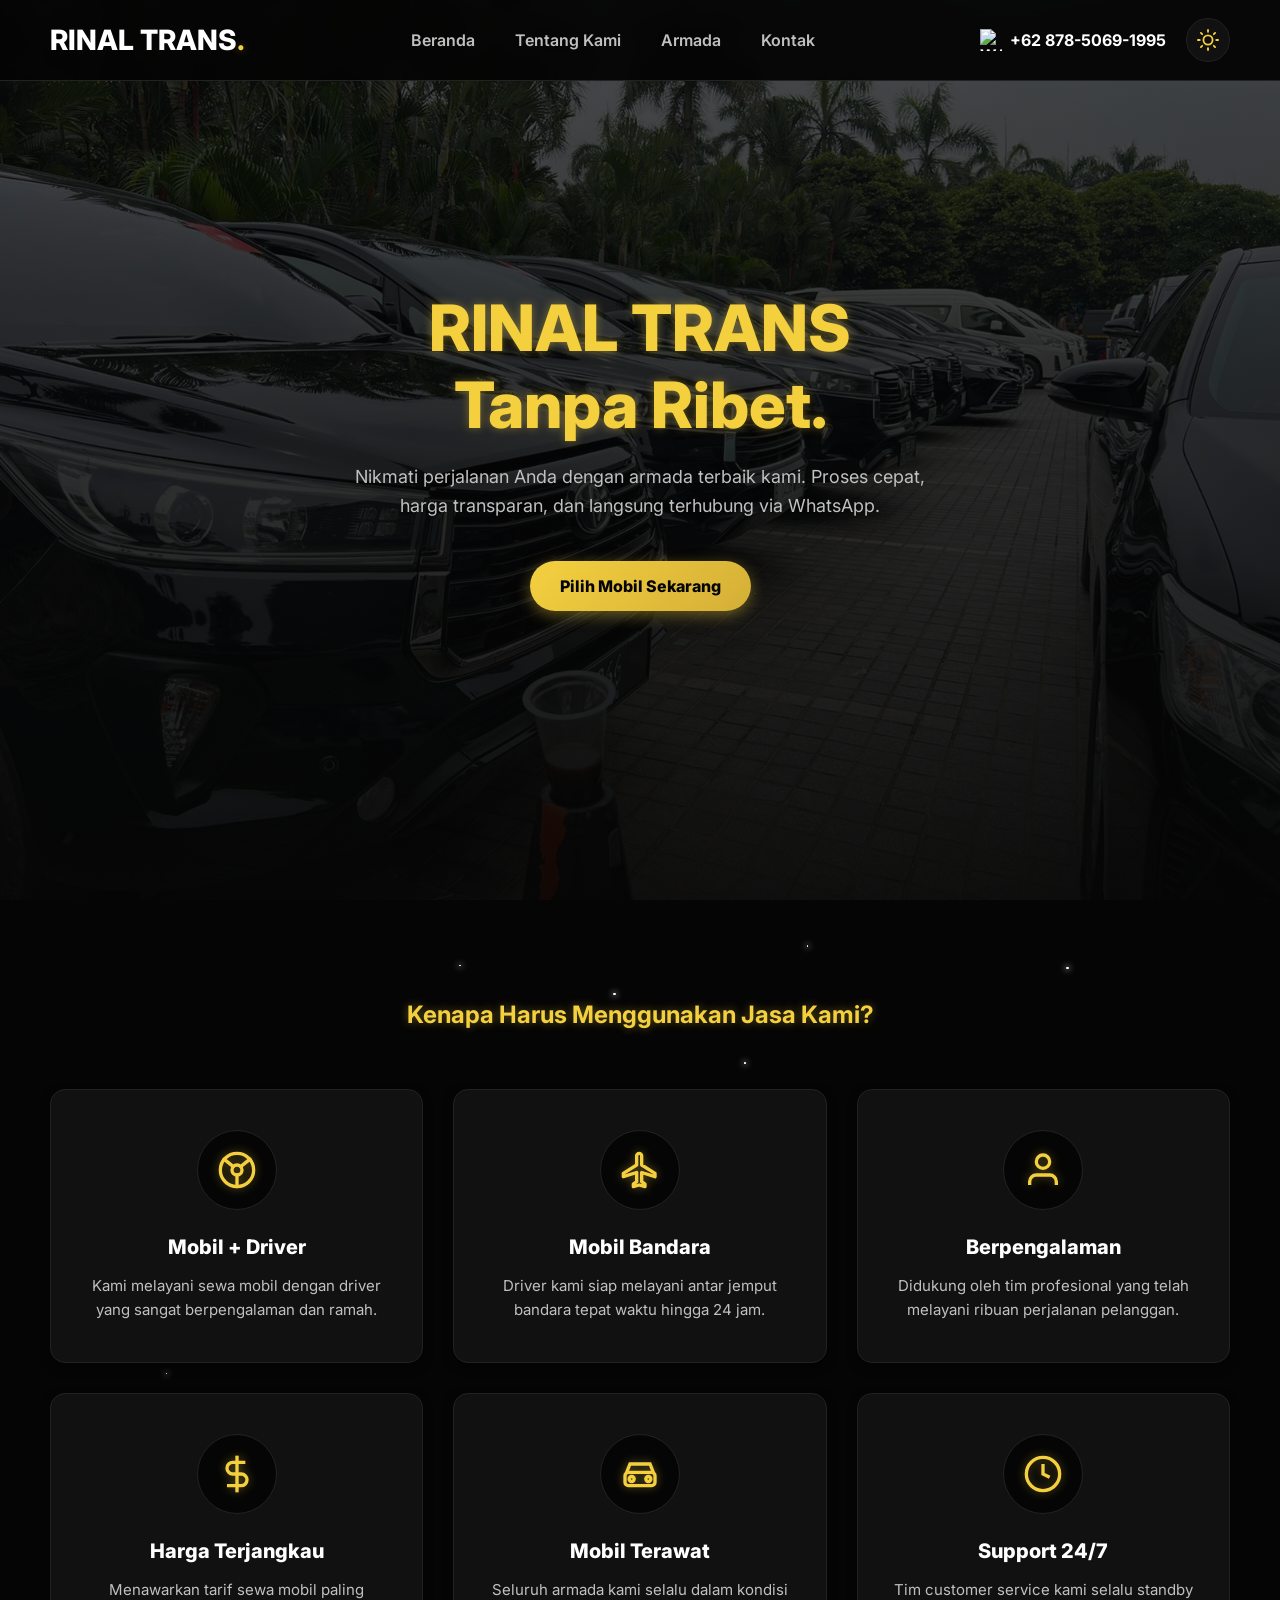
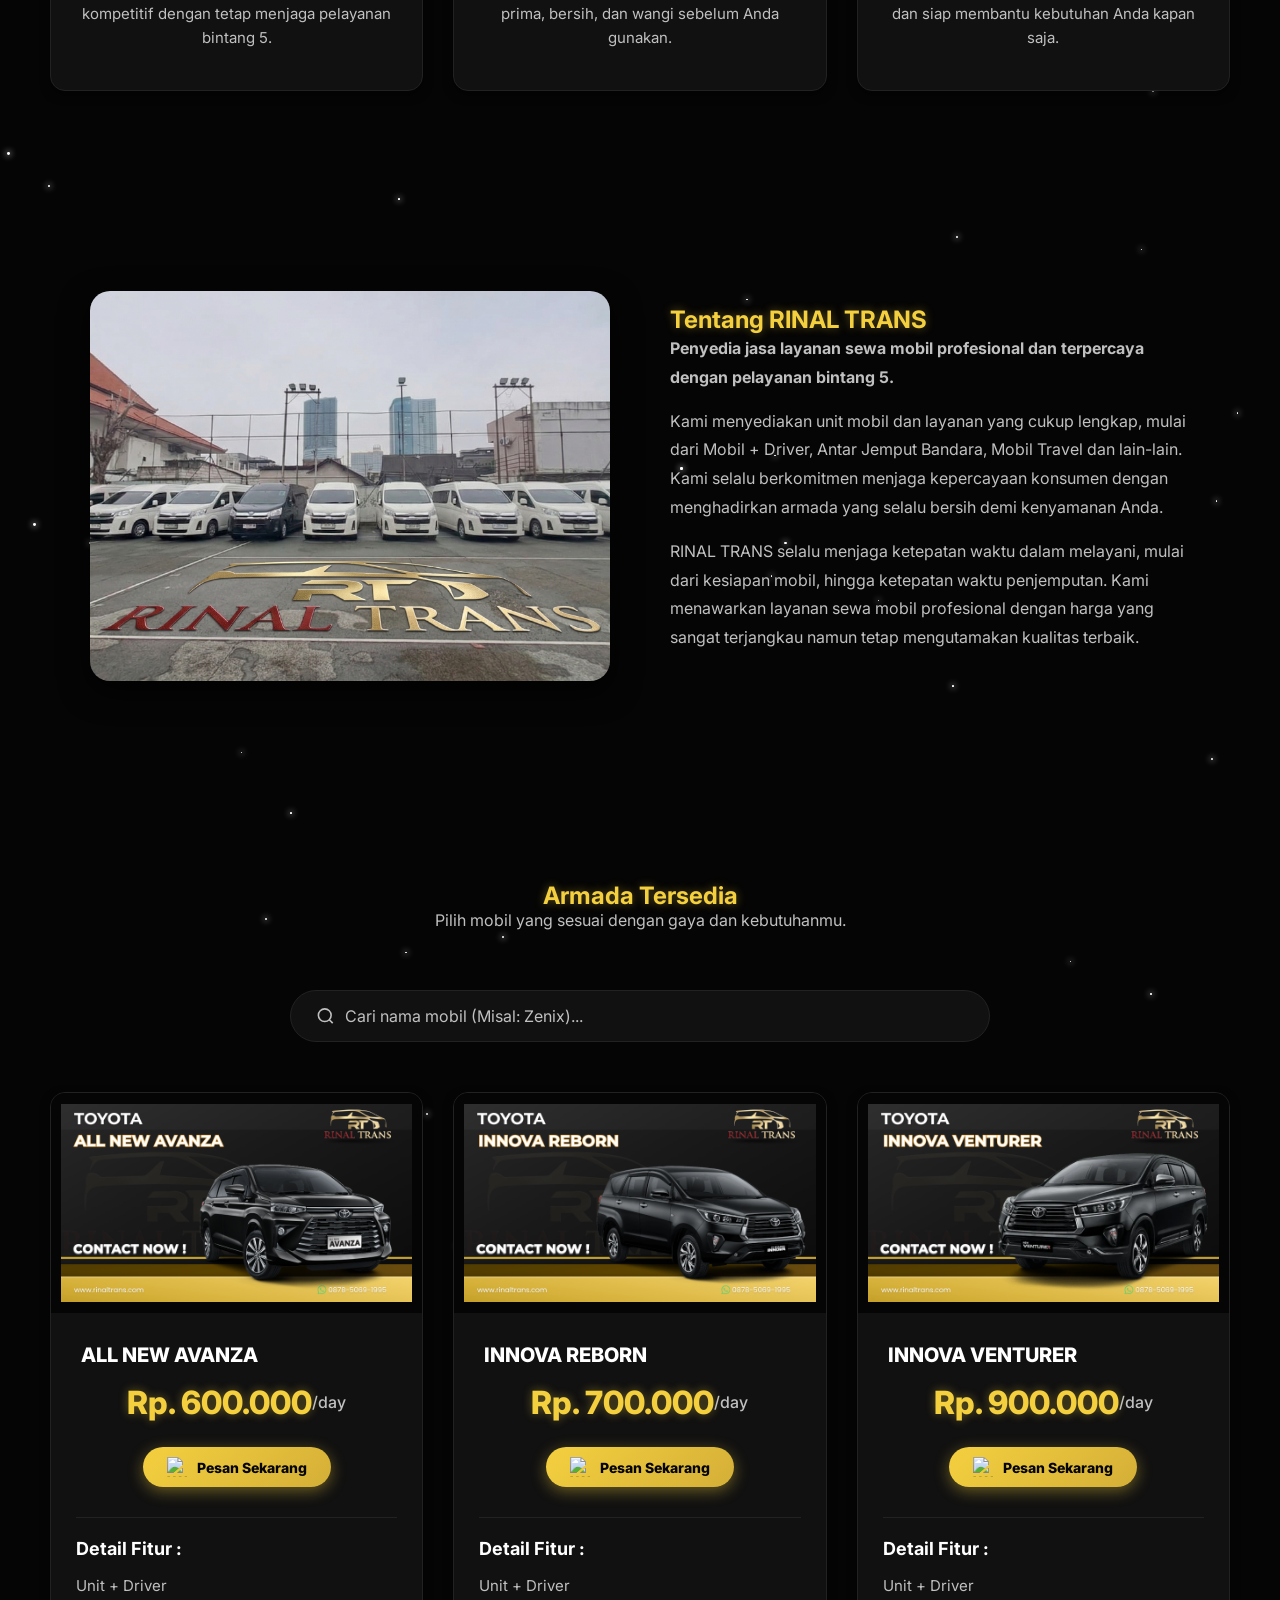
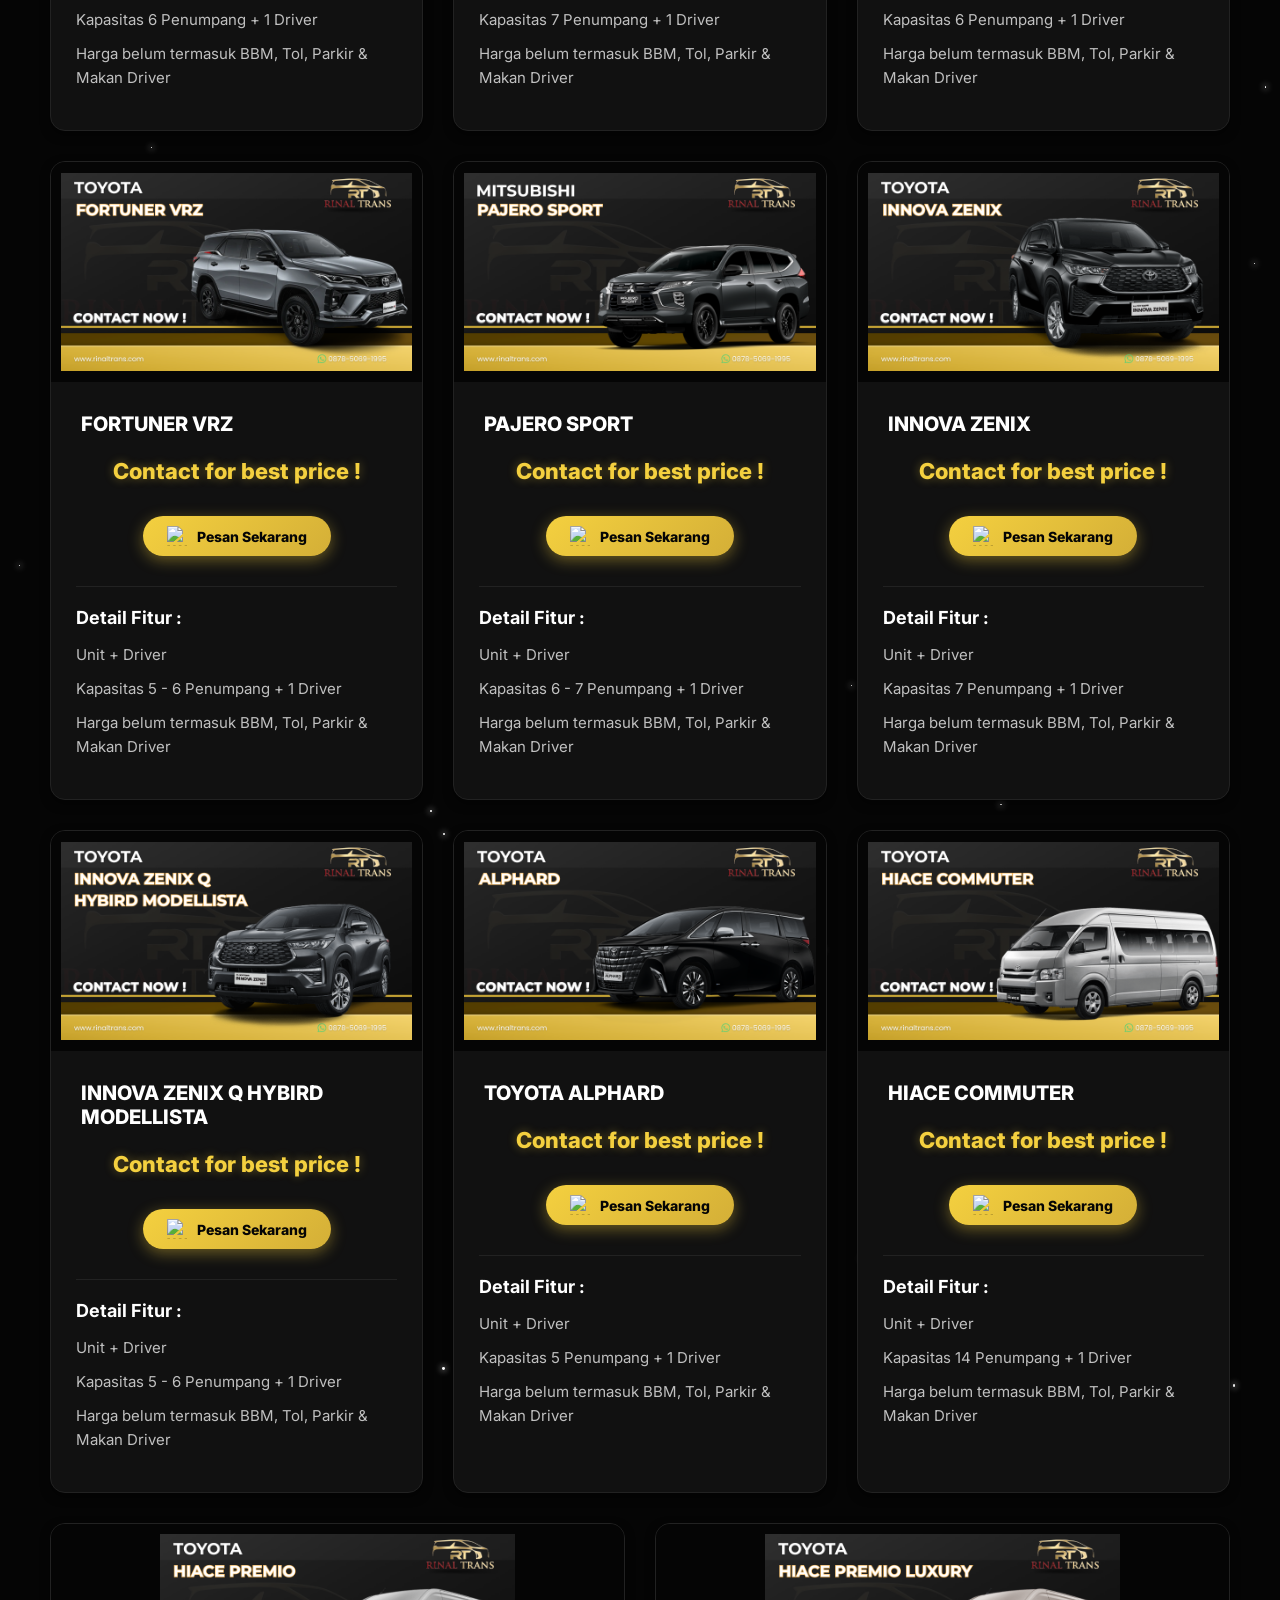
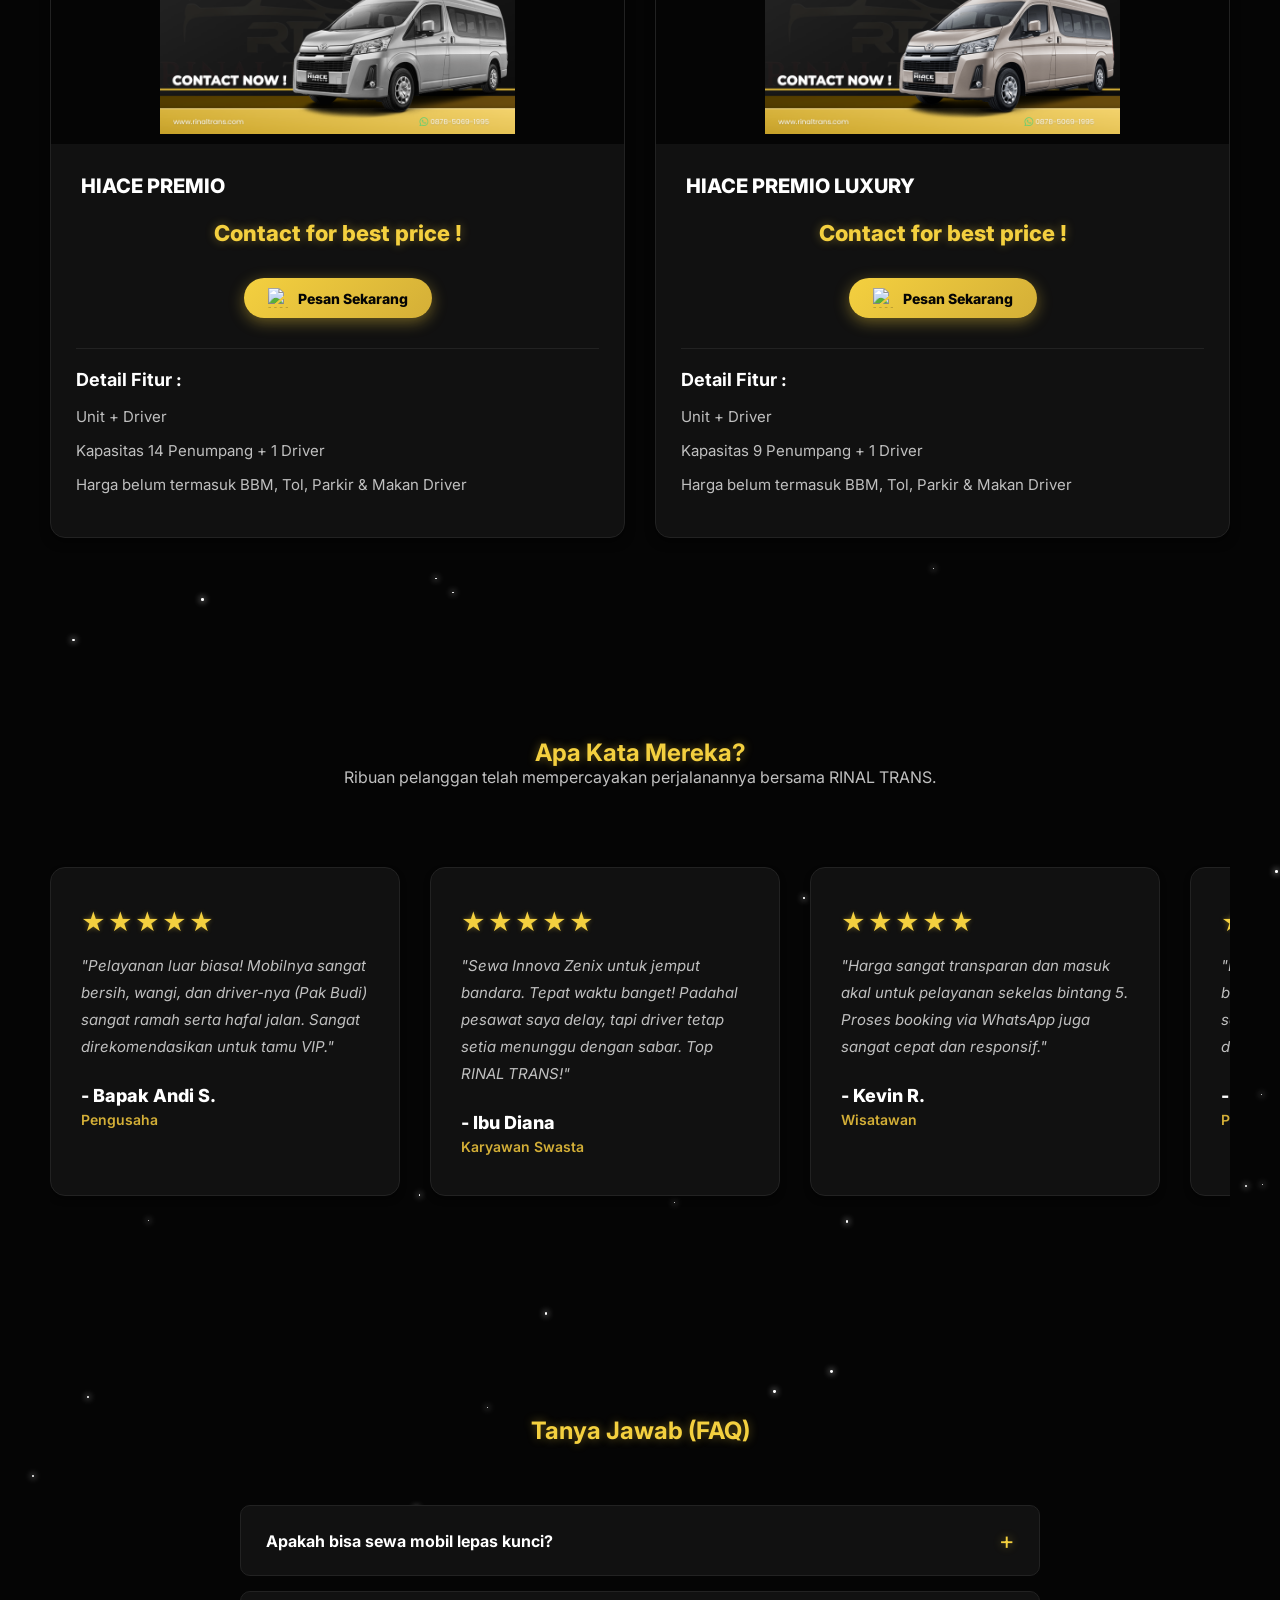
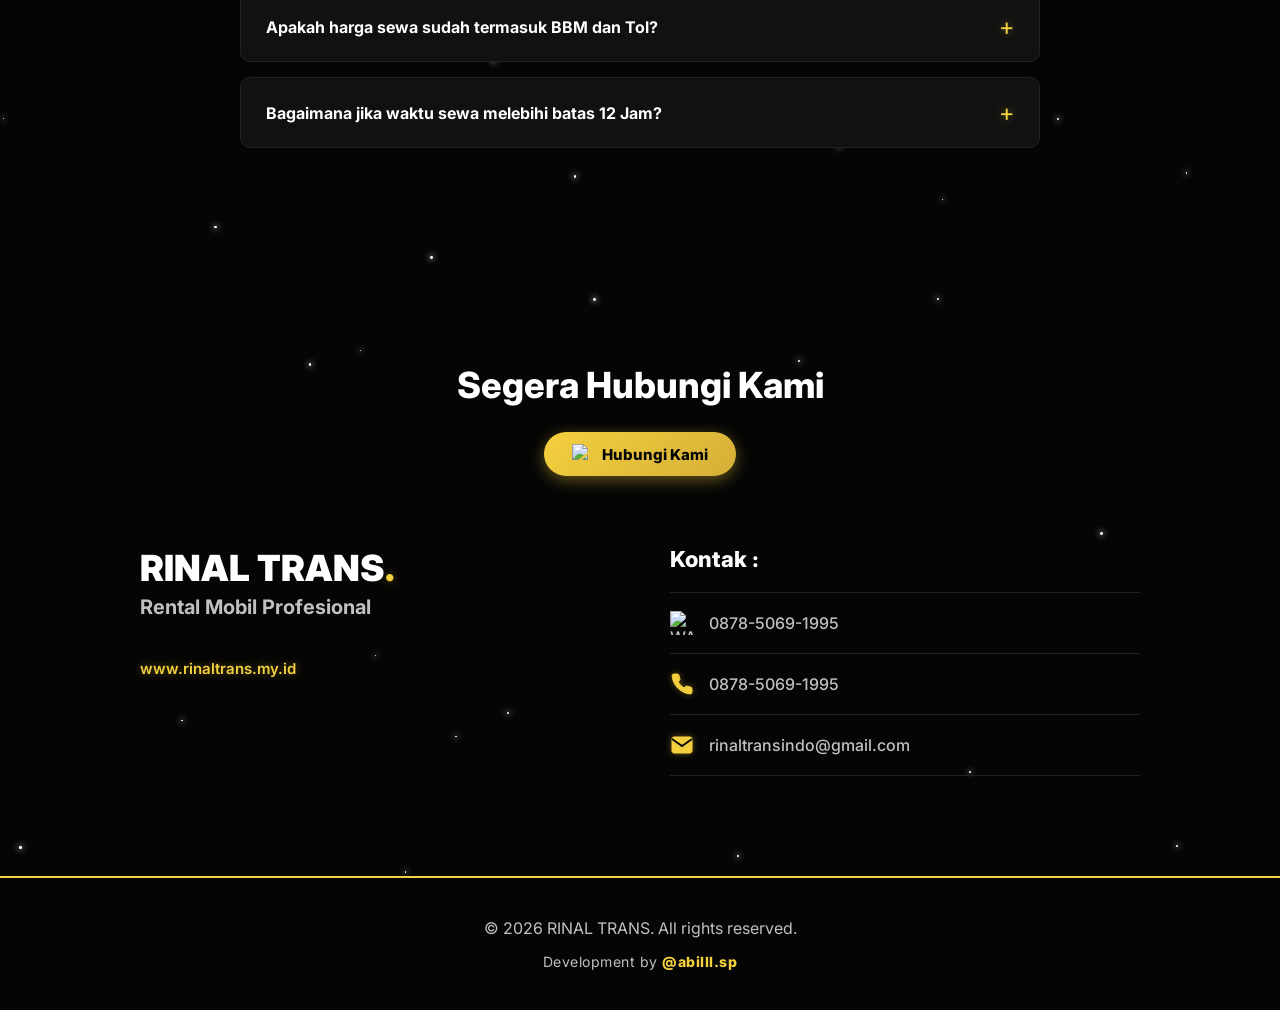
==== commit 07595e6f: "Push meta name" ====
--- a/index.html
+++ b/index.html
@@ -1,10 +1,16 @@
 <!DOCTYPE html>
 <html lang="id">
 <head>
-    <meta name="google-site-verification" content="_cd6dJCS8gPb_oAzYVUiyRVlIygq-ZA9dAL67tqulds" />
     <meta charset="UTF-8">
     <meta name="viewport" content="width=device-width, initial-scale=1.0">
-    <title>RINAL TRANS | Premium Car Rental</title>
+    <title>RINAL TRANS - Sewa Mobil Premium & Tepercaya</title>
+    
+    <meta name="description" content="Layanan sewa mobil premium, aman, dan nyaman bersama RINAL TRANS. Tersedia Avanza, Innova , Alphard, hingga Hiace untuk berbagai keperluan perjalanan Anda.">
+    
+    <meta name="keywords" content="sewa mobil, rental mobil, sewa mobil premium, rental mobil murah, sewa hiace, sewa innova zenix, rinal trans, rental mobil surabaya, rental mobil sidoarjo, rental mobil juanda">
+    <meta name="author" content="Rinal Trans">
+    
+    <meta name="robots" content="index, follow">
     <link rel="stylesheet" href="style.css">
     <link href="https://fonts.googleapis.com/css2?family=Inter:wght@400;600;800&display=swap" rel="stylesheet">
 </head>
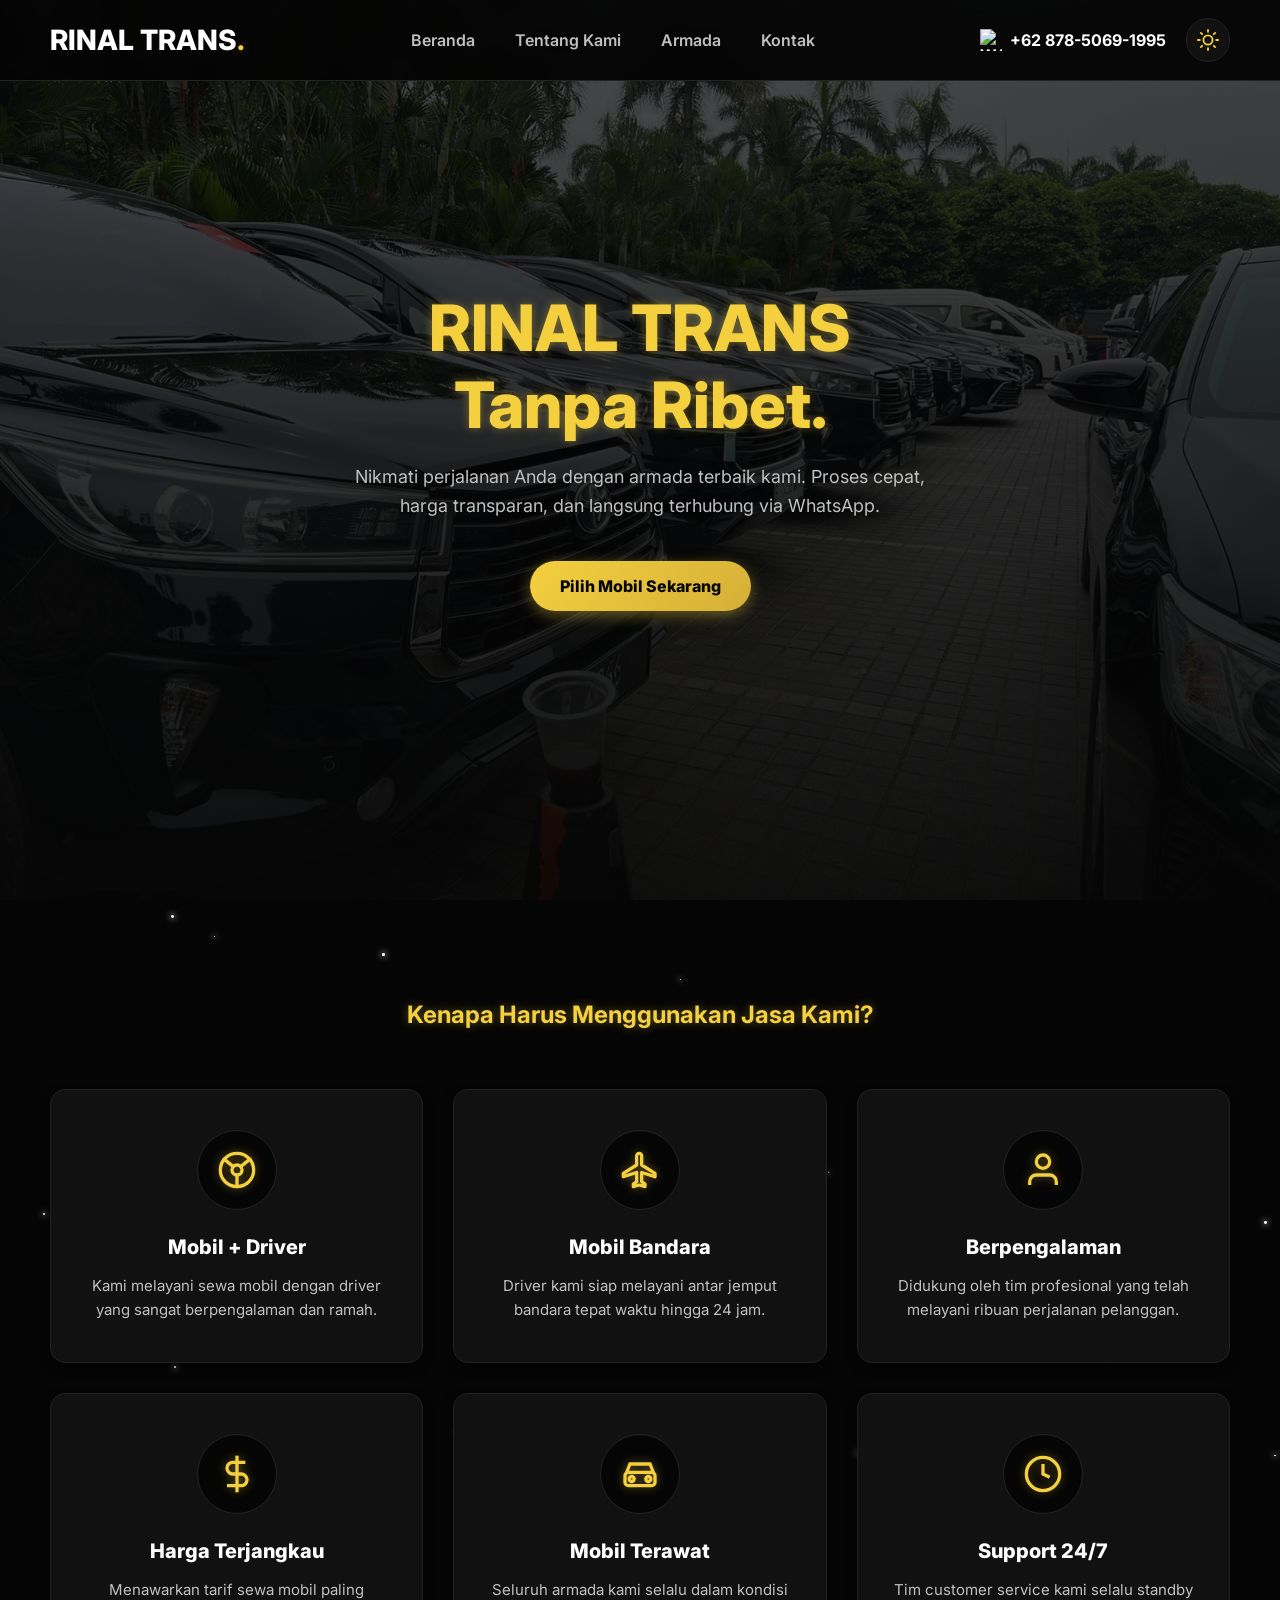
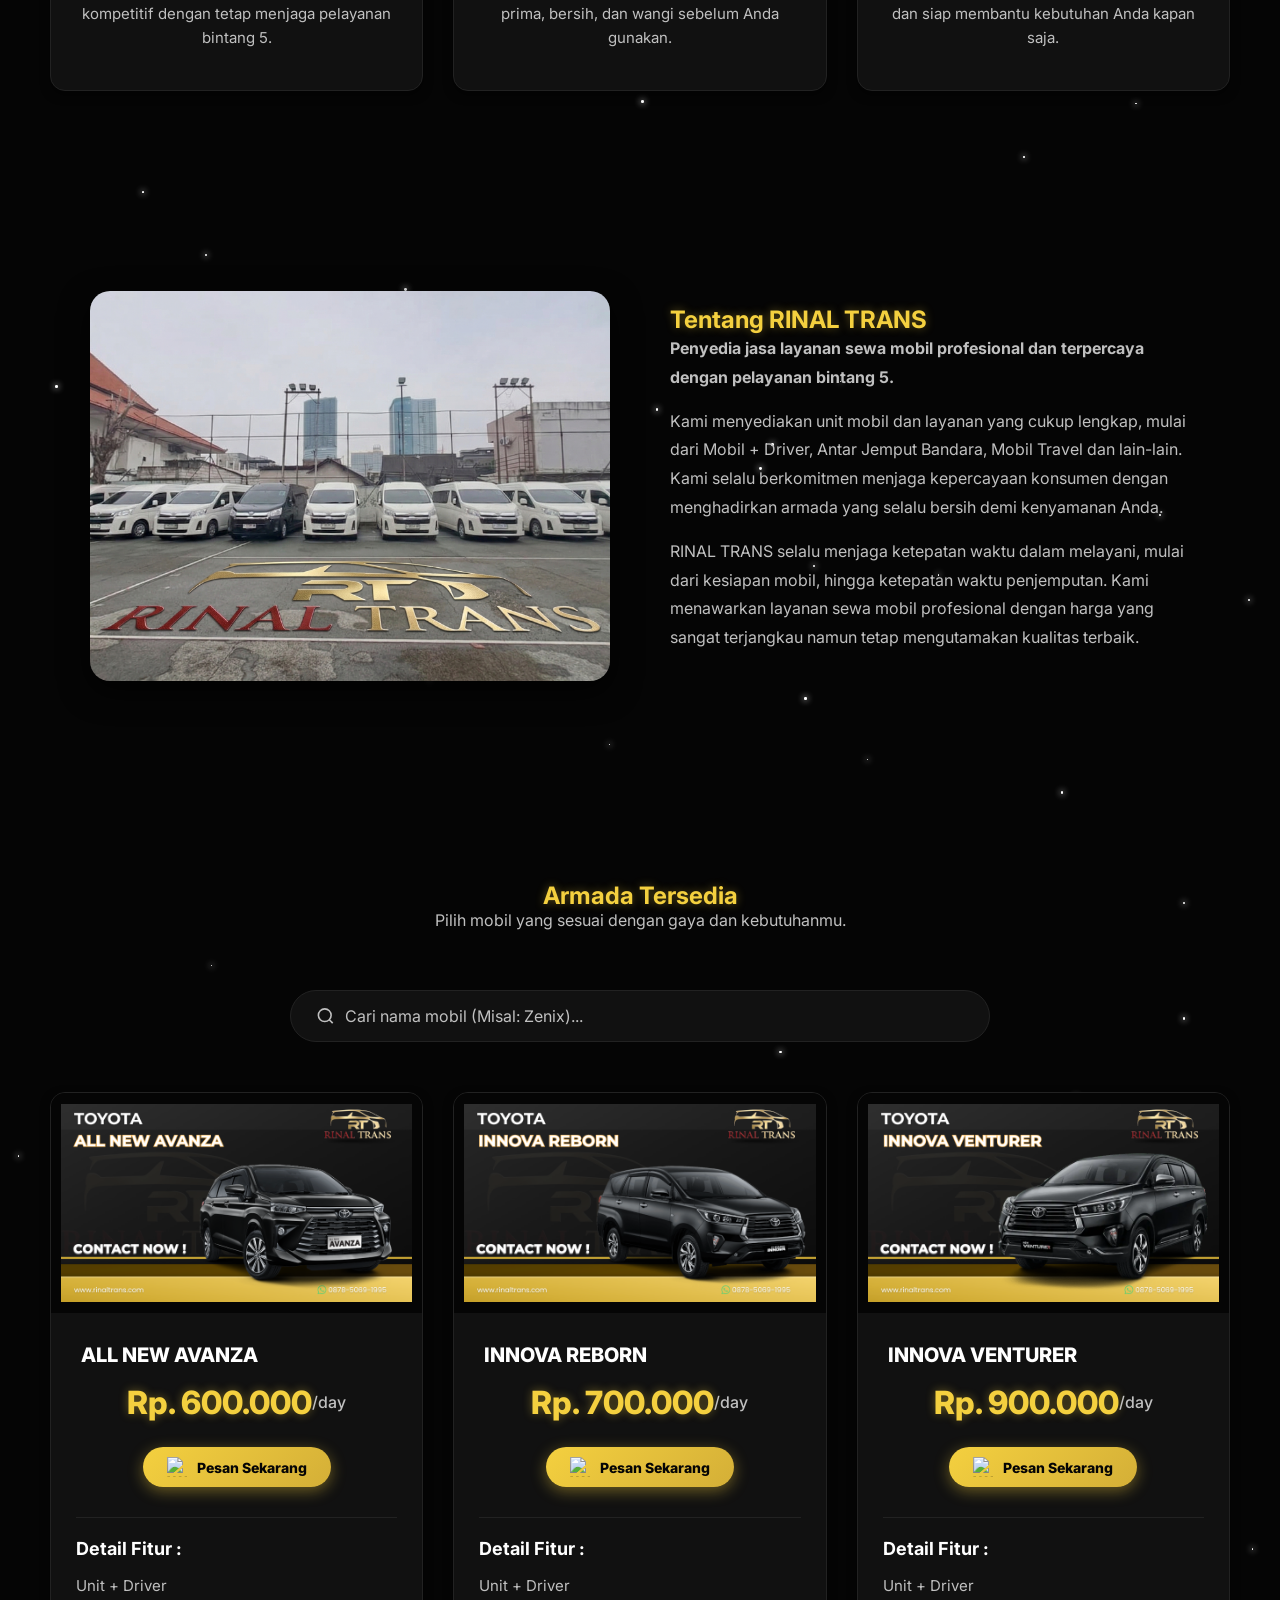
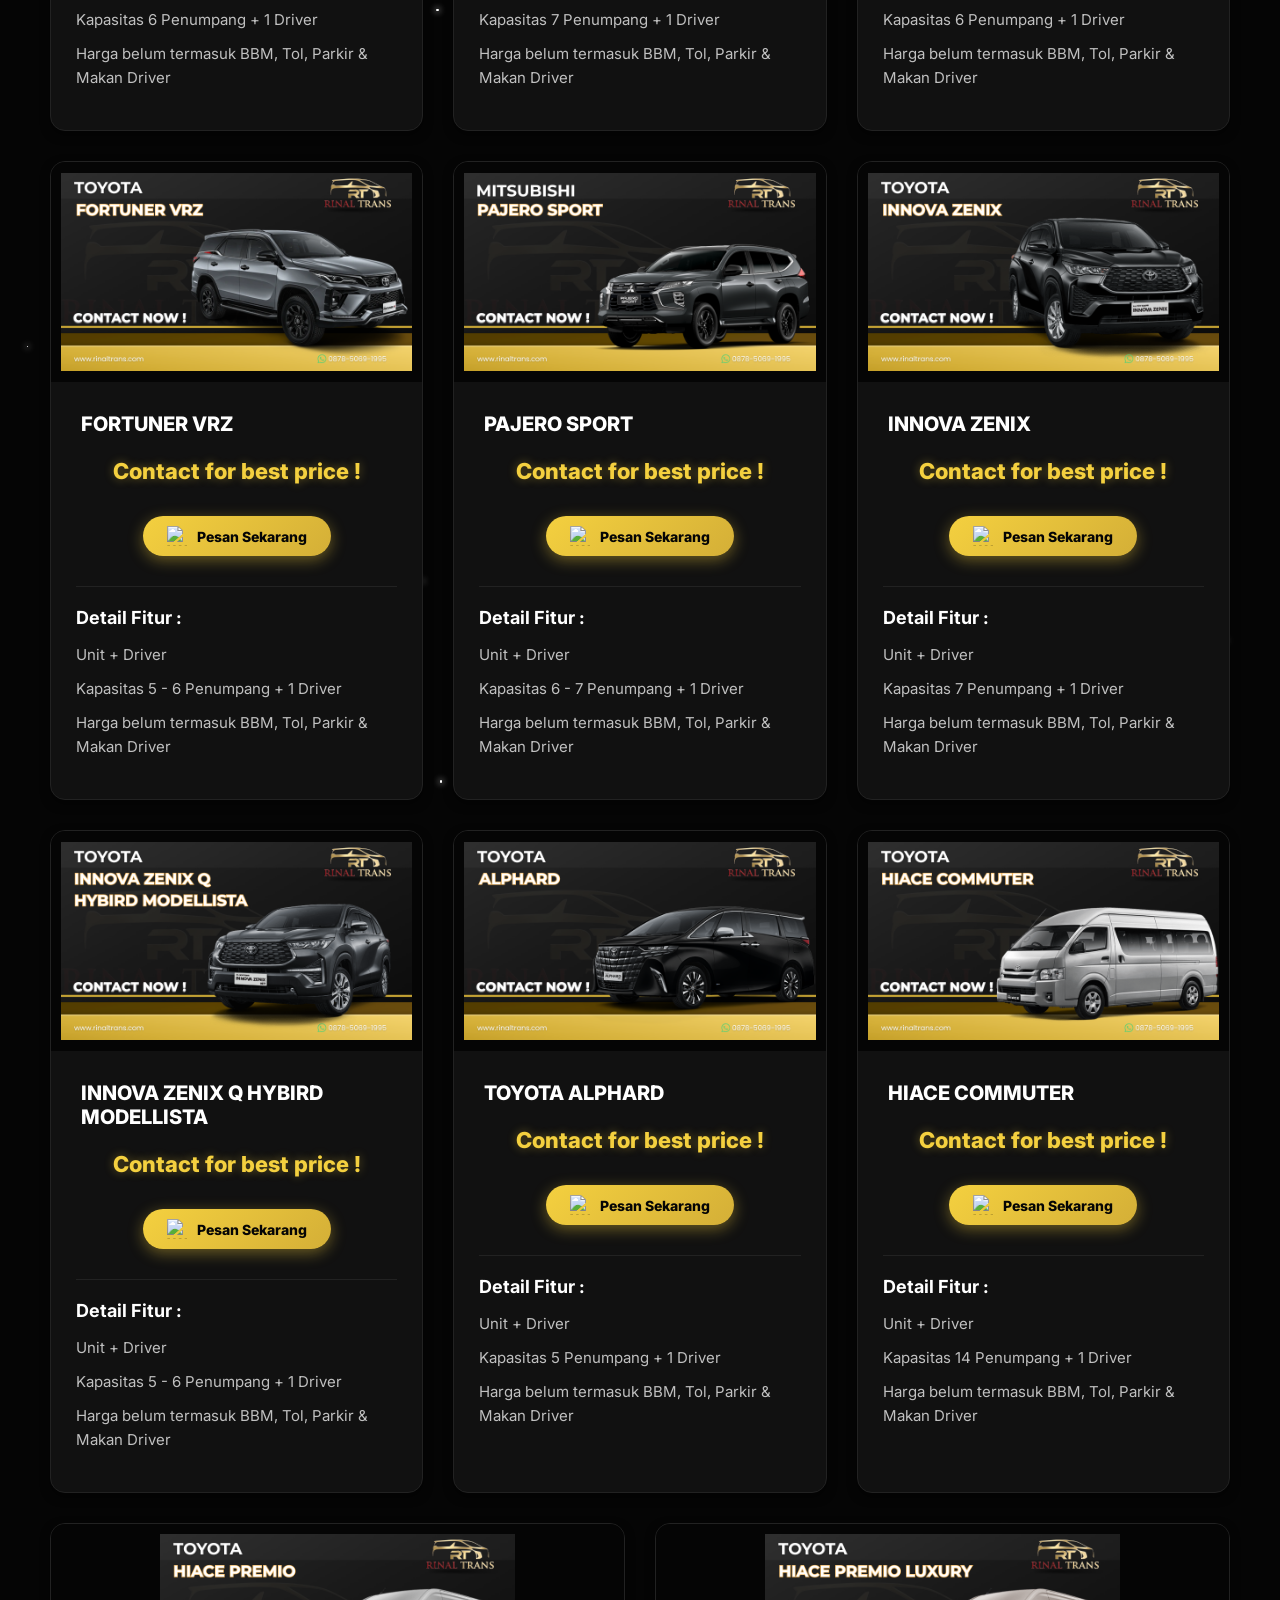
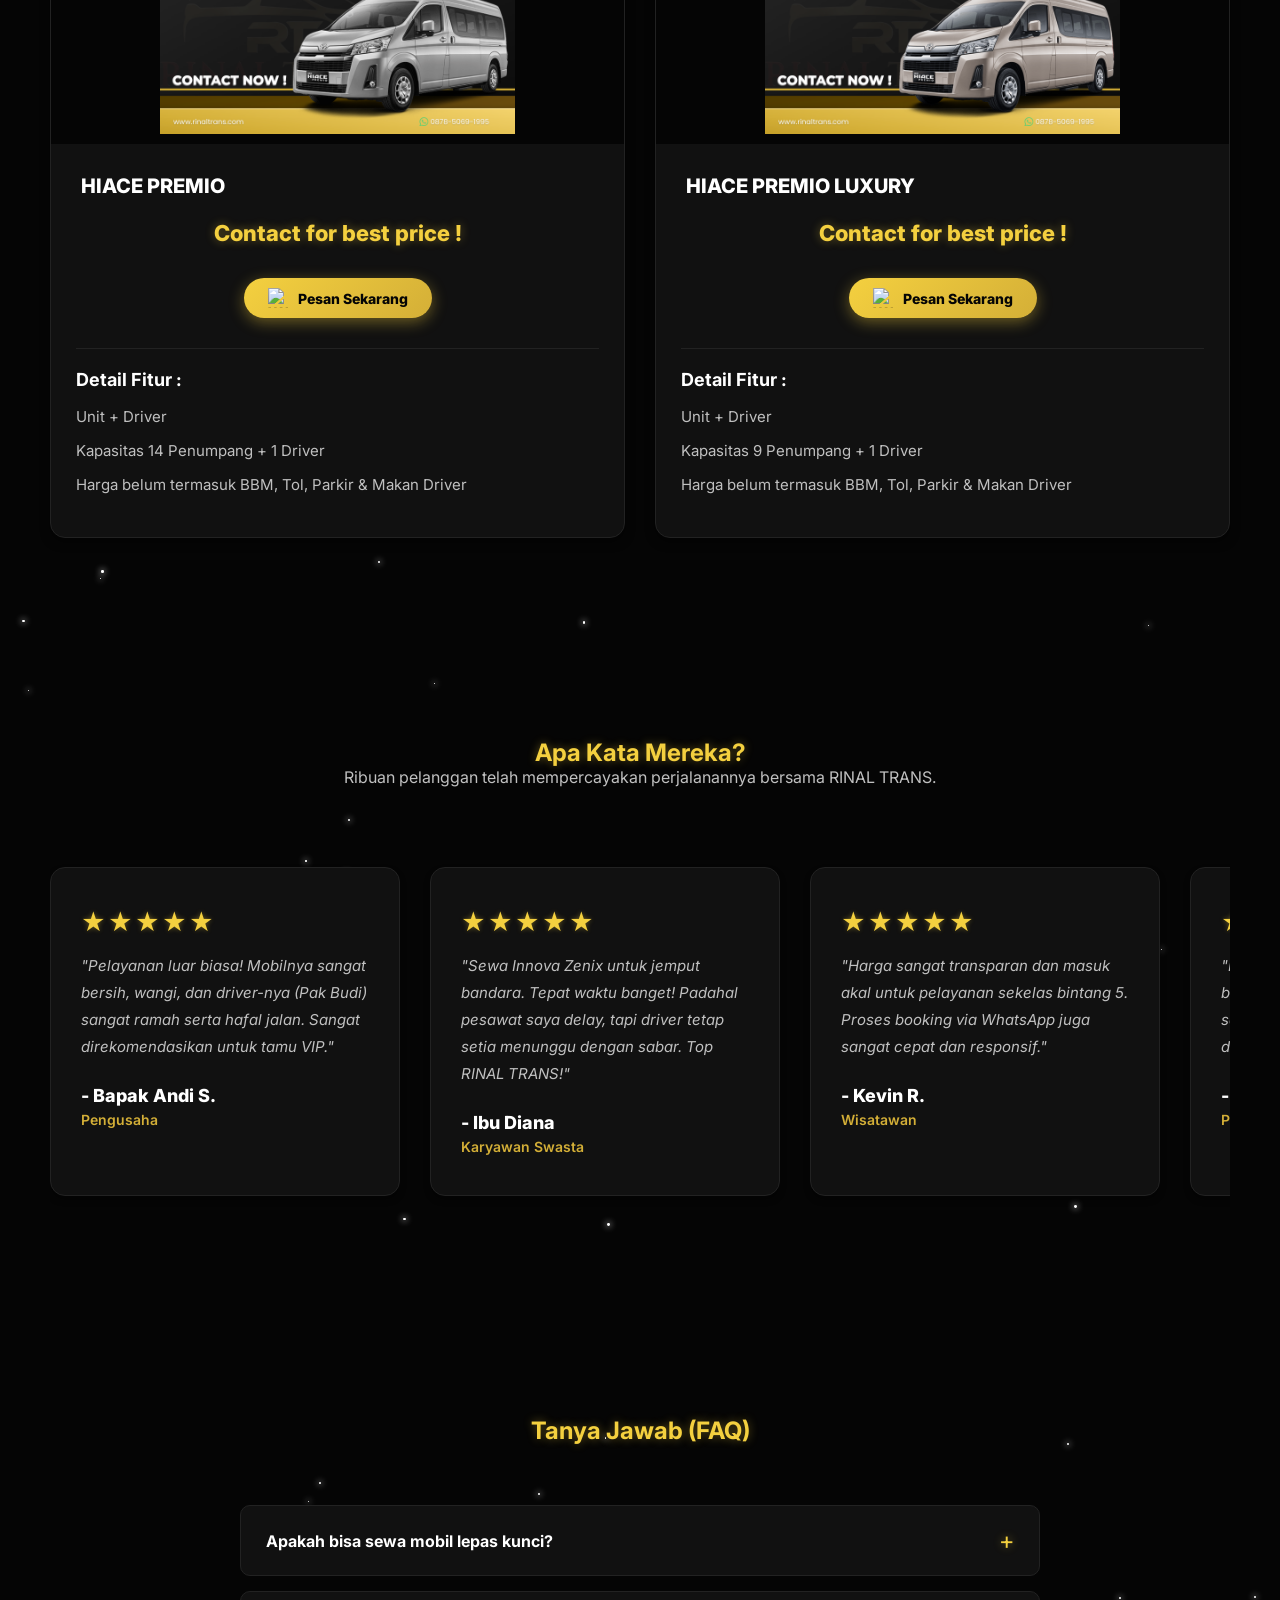
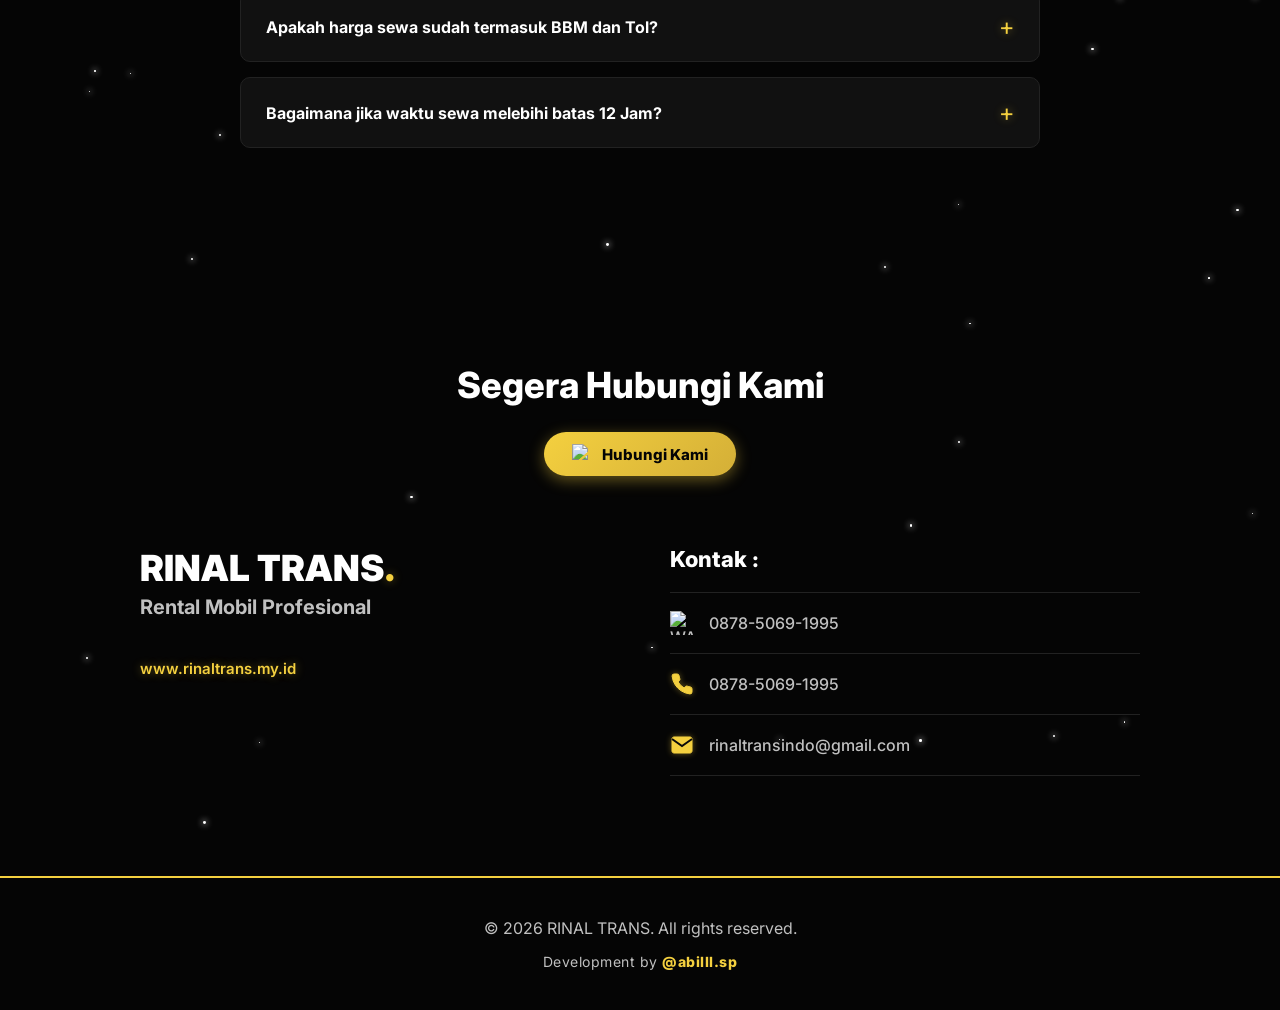
==== commit 1e1f1cc2: "Push" ====
--- a/index.html
+++ b/index.html
@@ -4,7 +4,7 @@
     <meta charset="UTF-8">
     <meta name="viewport" content="width=device-width, initial-scale=1.0">
     <title>RINAL TRANS - Sewa Mobil Premium & Tepercaya</title>
-    
+    <meta name="google-site-verification" content="_cd6dJCS8gPb_oAzYVUiyRVlIygq-ZA9dAL67tqulds" />
     <meta name="description" content="Layanan sewa mobil premium, aman, dan nyaman bersama RINAL TRANS. Tersedia Avanza, Innova , Alphard, hingga Hiace untuk berbagai keperluan perjalanan Anda.">
     
     <meta name="keywords" content="sewa mobil, rental mobil, sewa mobil premium, rental mobil murah, sewa hiace, sewa innova zenix, rinal trans, rental mobil surabaya, rental mobil sidoarjo, rental mobil juanda">
